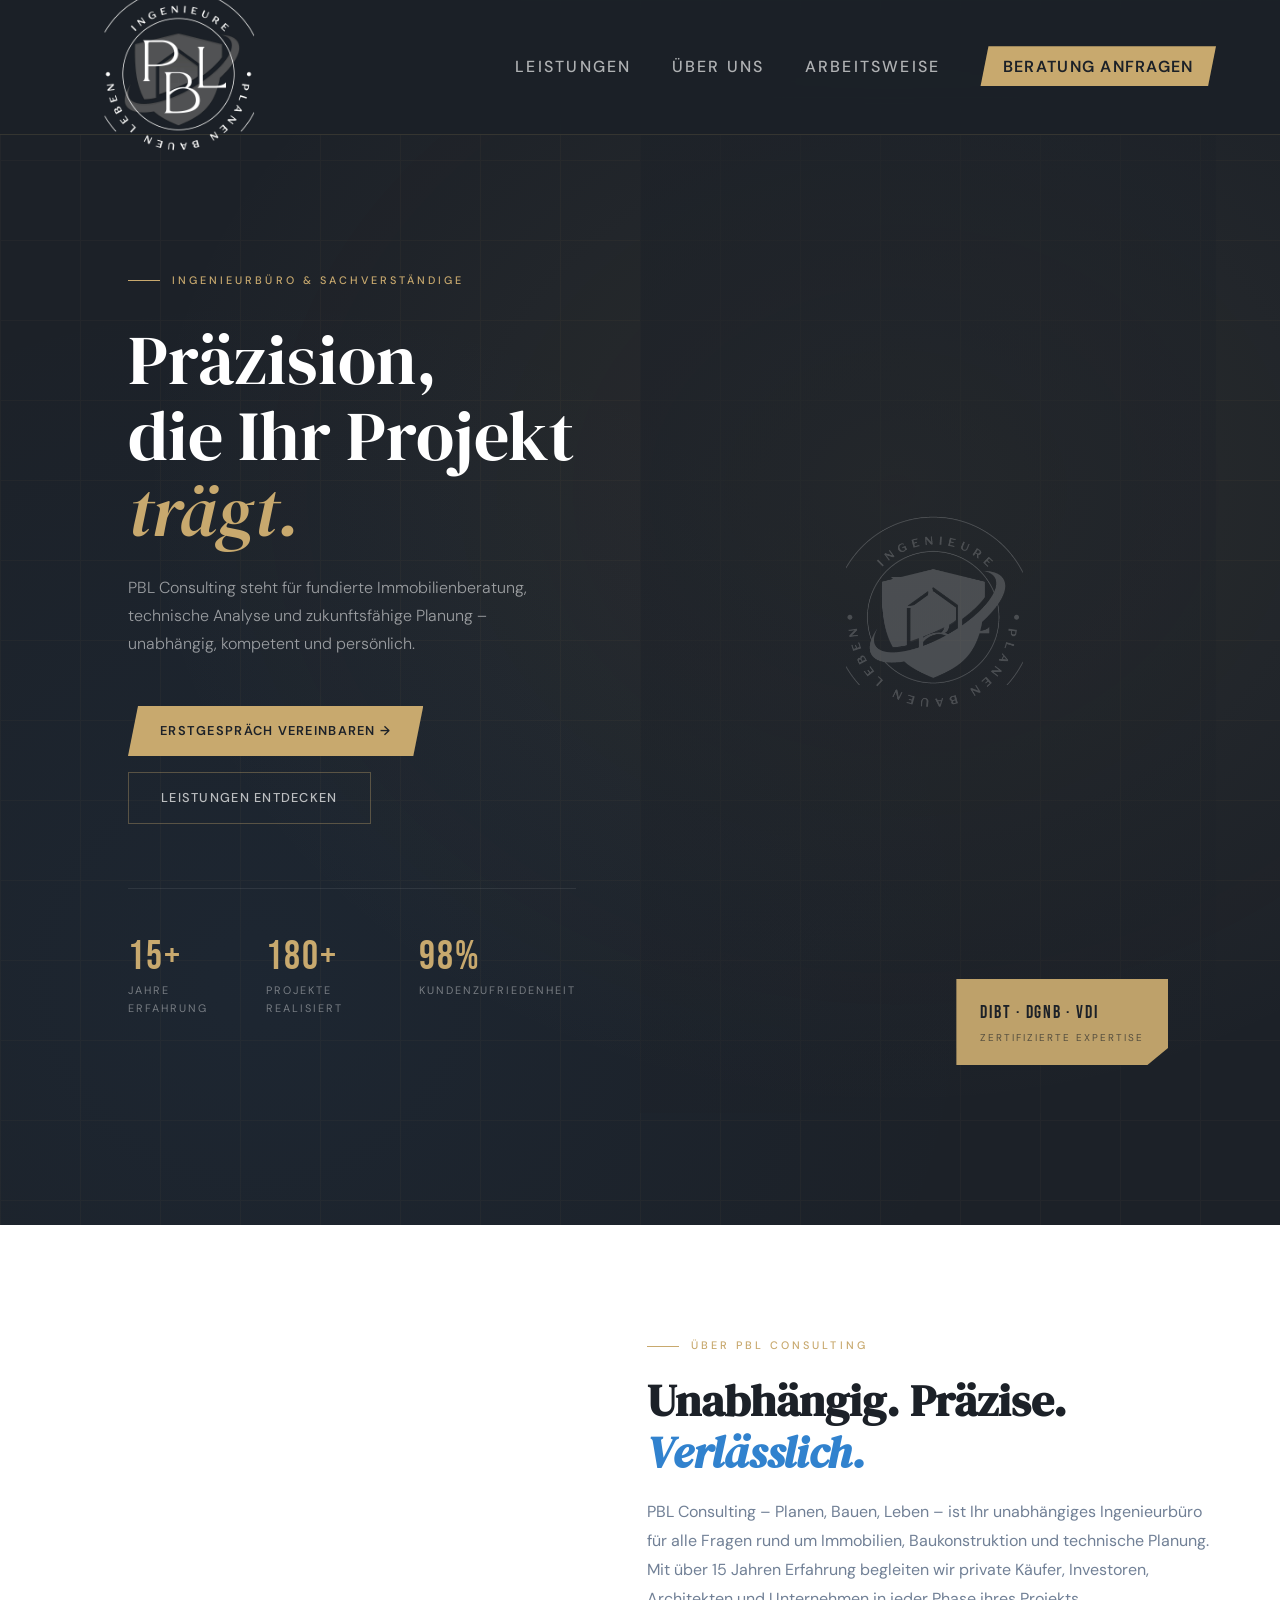
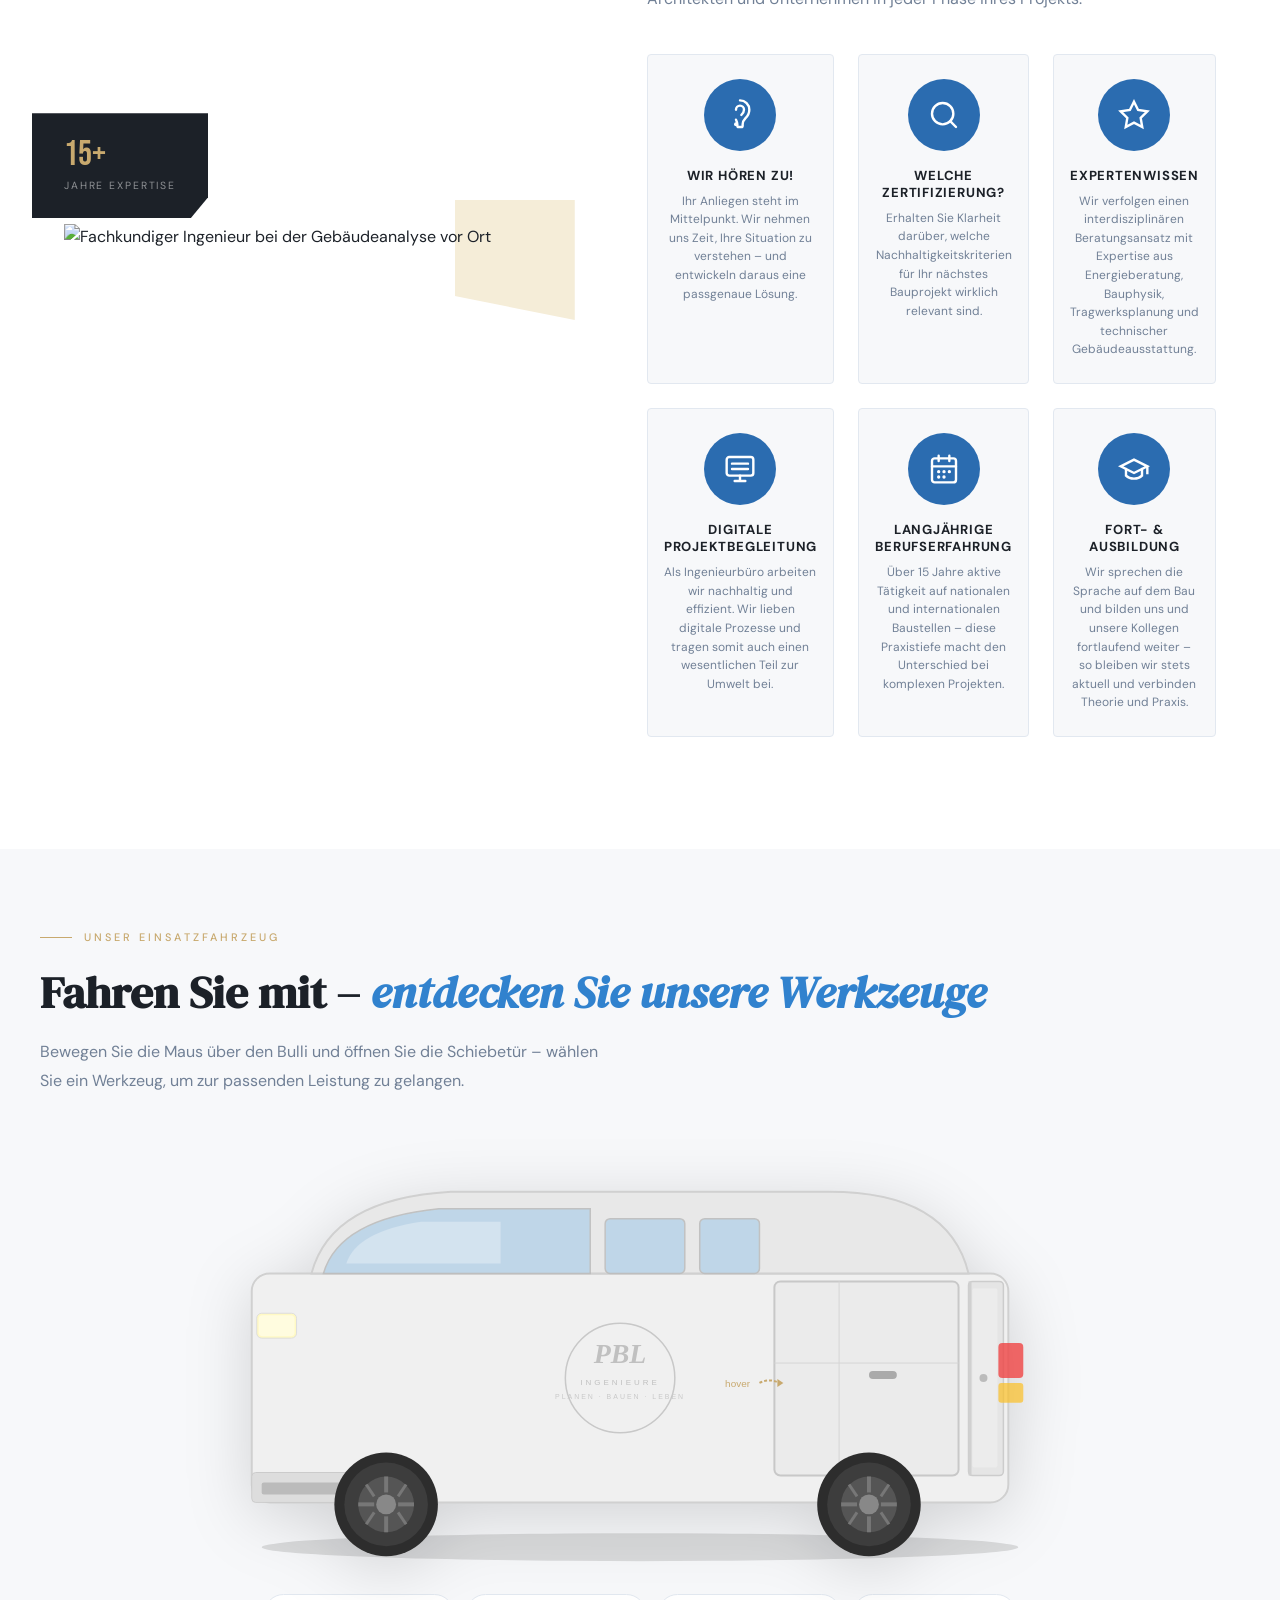
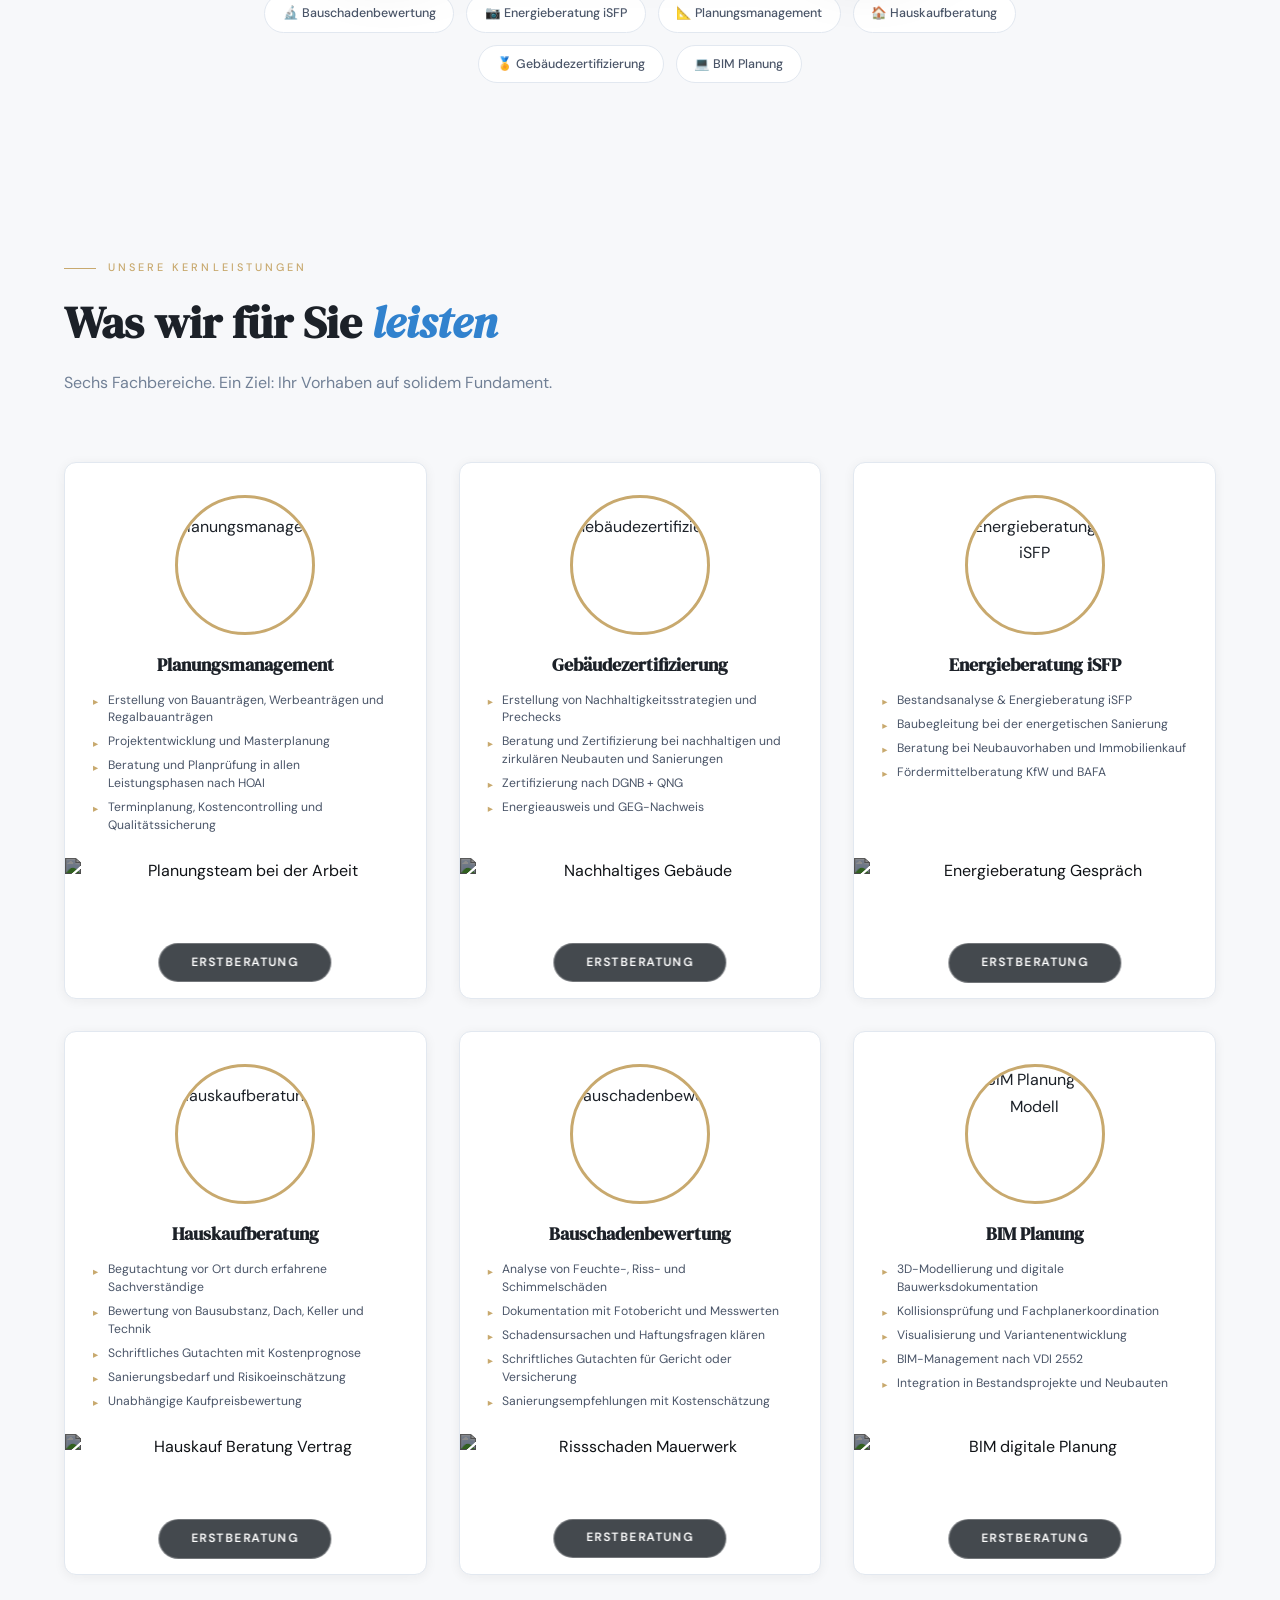
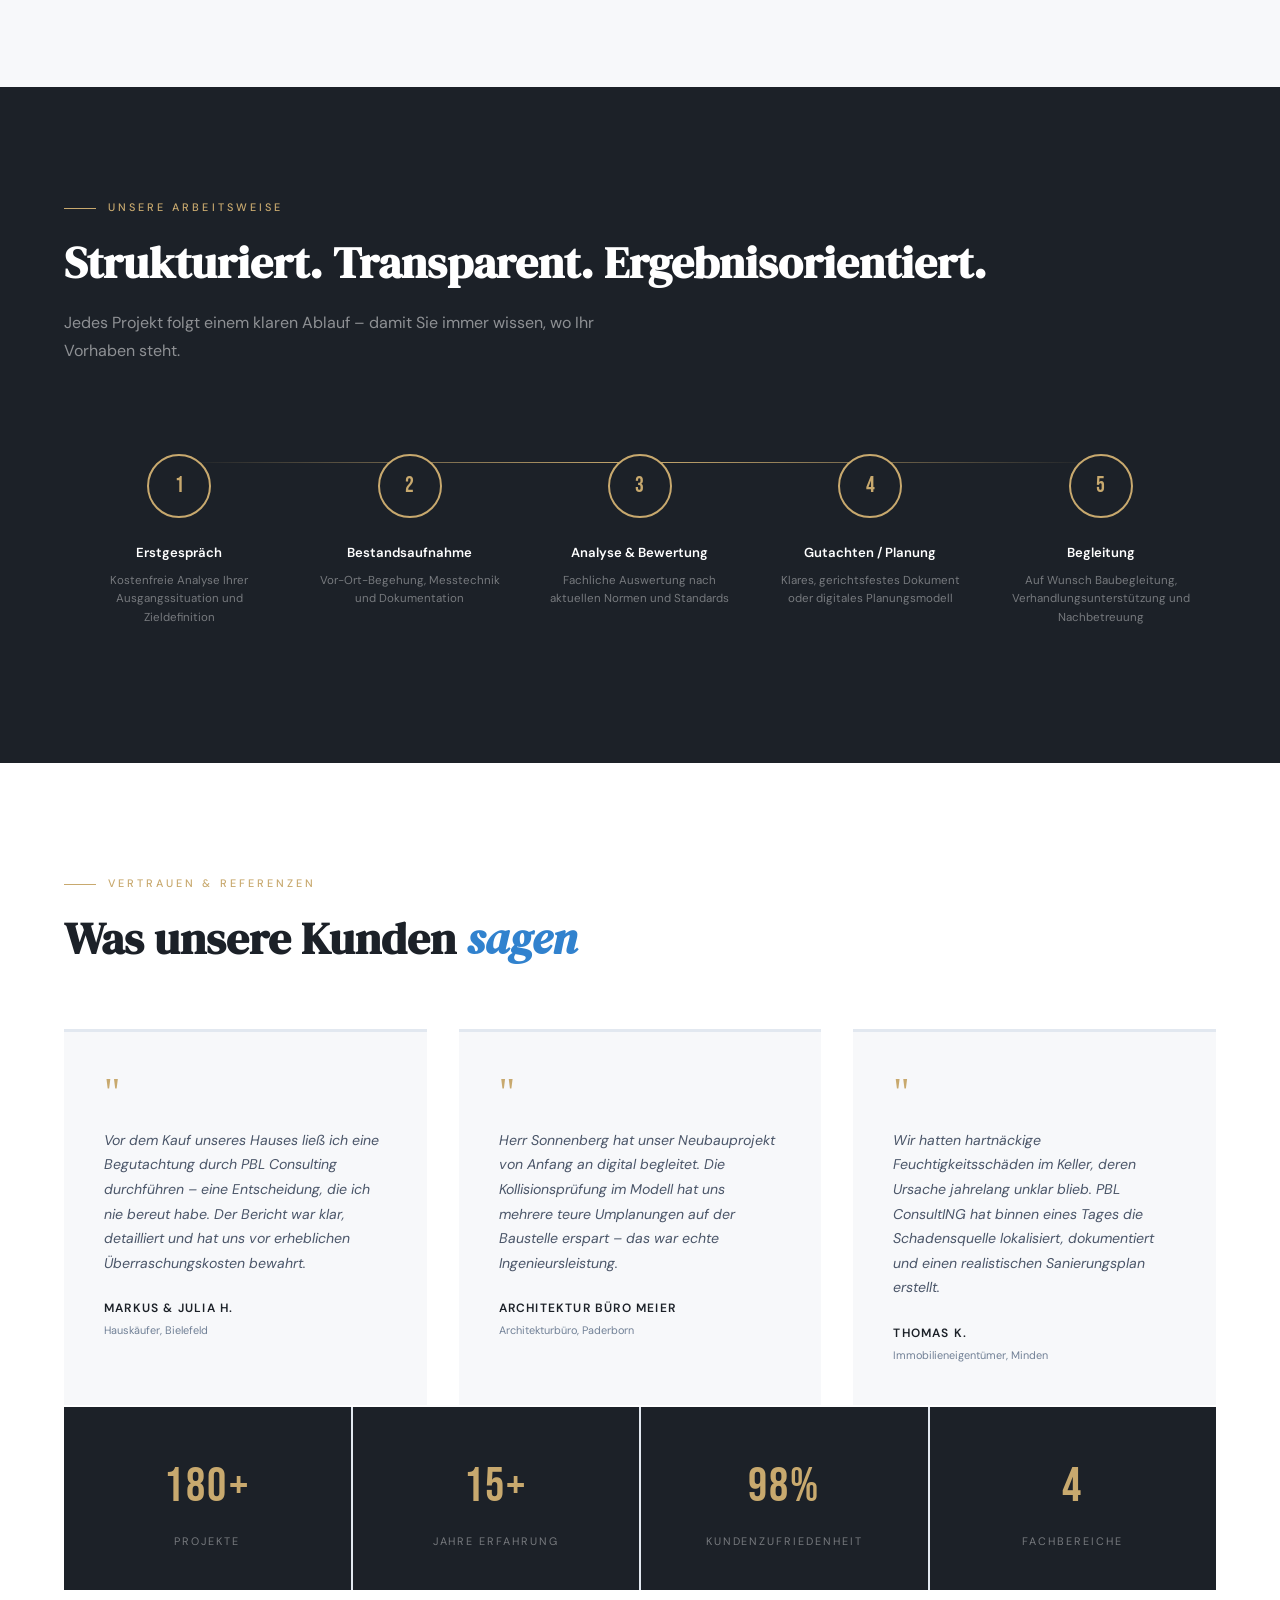
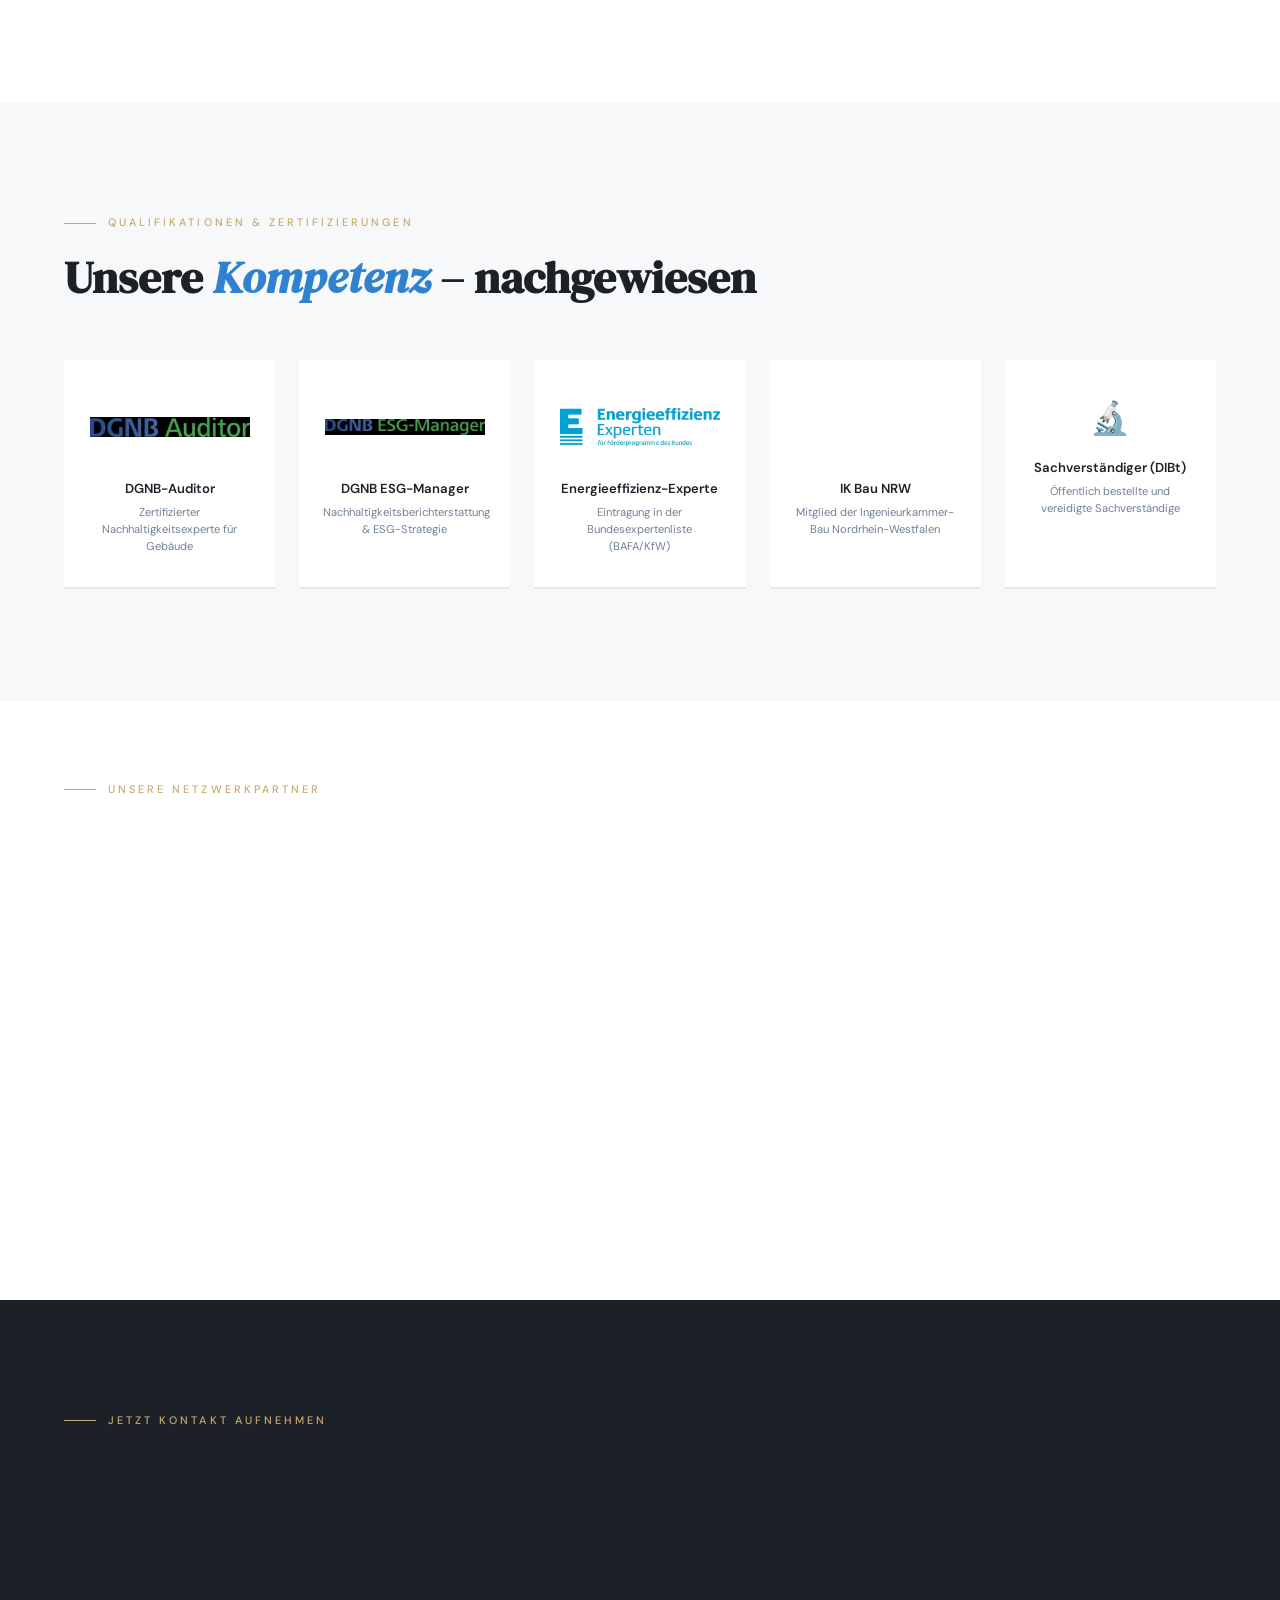
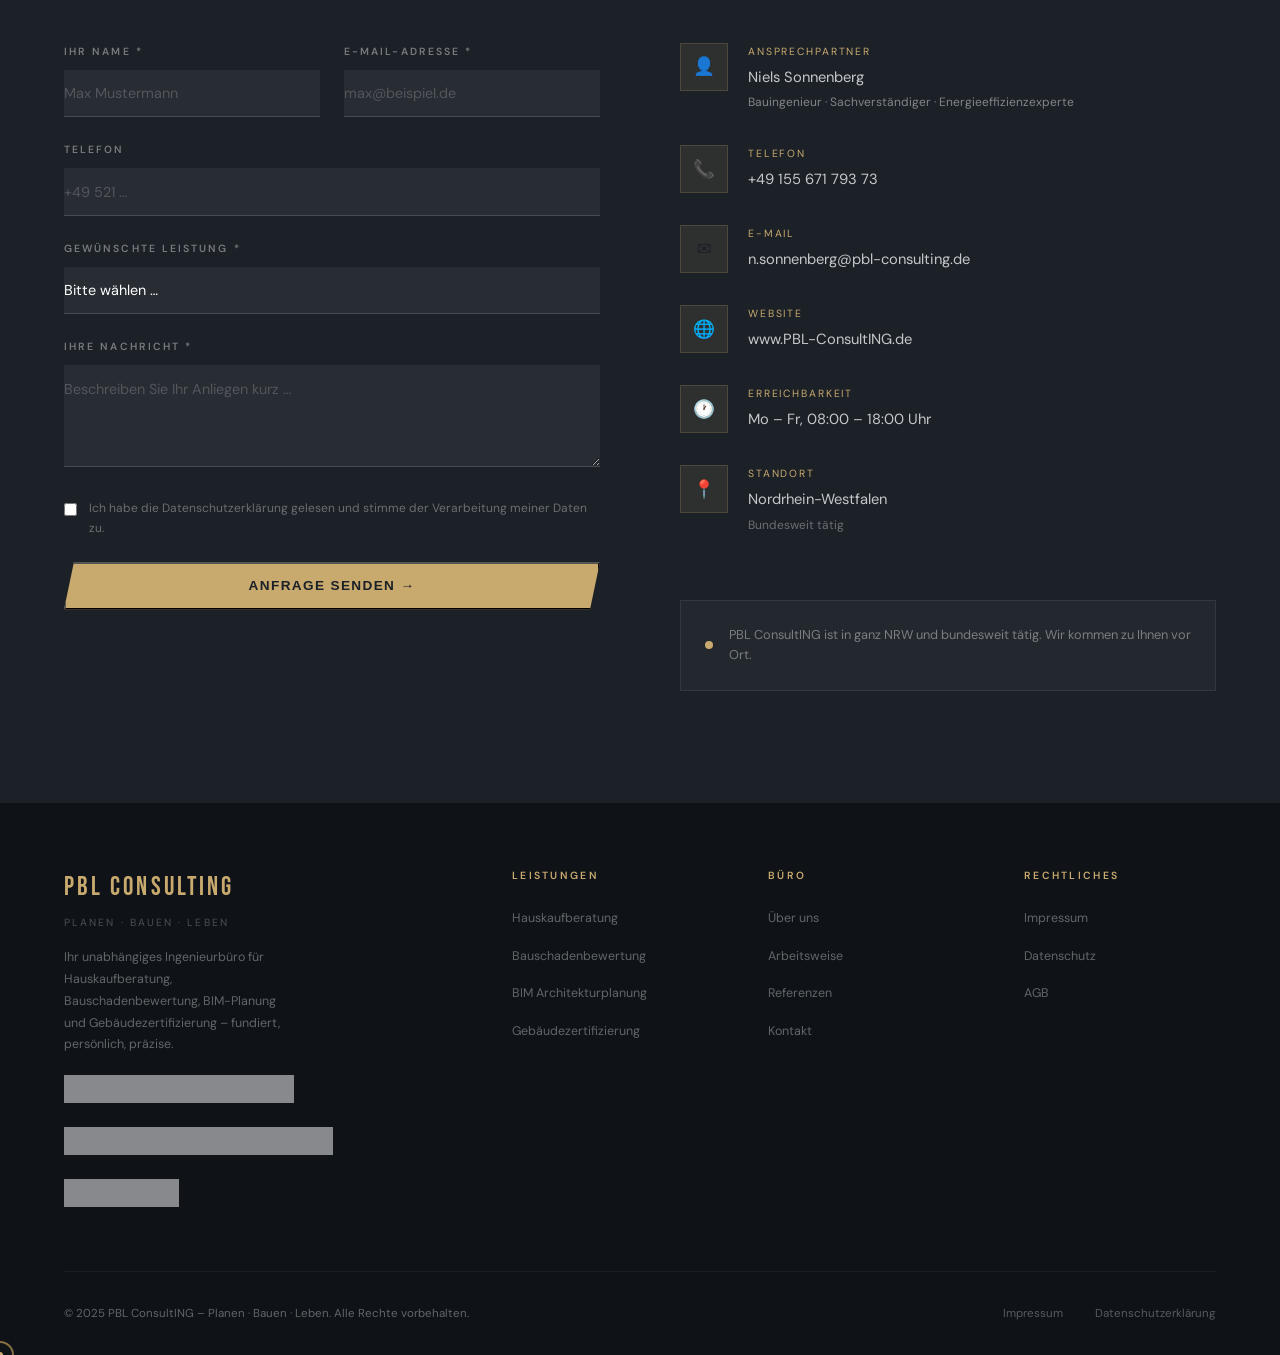
==== pbl_consulting_final - Kopie.html @ fe38c748 "PBL Website" ====
<!DOCTYPE html>
<html lang="de">
<head>
<meta charset="UTF-8"/>
<meta name="viewport" content="width=device-width, initial-scale=1.0"/>
<title>PBL Consulting – Ingenieurbüro für Hauskaufberatung, Bauschadenbewertung, BIM & Gebäudezertifizierung</title>
<meta name="description" content="PBL Consulting – Planen. Bauen. Leben. Ihr unabhängiges Ingenieurbüro für Hauskaufberatung, Bauschadenbewertung, BIM-Architekturplanung und Gebäudezertifizierung. Fundierte Expertise – persönlich und präzise."/>
<meta name="keywords" content="Sachverständigenbüro, Hauskaufberatung, Bauschadenbewertung, BIM Architekturplanung, Gebäudezertifizierung, Ingenieurbüro, Bauberatung, PBL Consulting"/>
<meta name="robots" content="index, follow"/>
<meta property="og:title" content="PBL Consulting – Planen. Bauen. Leben."/>
<meta property="og:description" content="Ihr unabhängiges Ingenieurbüro für technische Immobilienberatung und Architekturplanung."/>
<meta property="og:type" content="website"/>
<link rel="preconnect" href="https://fonts.googleapis.com"/>
<link href="https://fonts.googleapis.com/css2?family=DM+Serif+Display:ital@0;1&family=DM+Sans:wght@300;400;500;600&family=Bebas+Neue&display=swap" rel="stylesheet"/>
<style>
*, *::before, *::after { box-sizing: border-box; margin: 0; padding: 0; }

  :root {
    --anthracite: #1c2128;
    --anthracite-light: #2d3748;
    --dark-gray: #4a5568;
    --mid-gray: #718096;
    --light-gray: #e2e8f0;
    --off-white: #f7f8fa;
    --white: #ffffff;
    --gold: #c8a96e;
    --gold-light: #e2c898;
    --gold-pale: #f5edd8;
    --petrol: #2b6cb0;
    --petrol-light: #3182ce;
    --petrol-pale: #ebf4ff;
    --font-display: 'DM Serif Display', Georgia, serif;
    --font-body: 'DM Sans', system-ui, sans-serif;
    --font-accent: 'Bebas Neue', sans-serif;
    --transition: 0.35s cubic-bezier(0.4,0,0.2,1);
  }

  html { scroll-behavior: smooth; }
  body { font-family: var(--font-body); background: var(--white); color: var(--anthracite); line-height: 1.65; overflow-x: hidden; }

  /* ── SCROLLBAR ── */
  ::-webkit-scrollbar { width: 4px; }
  ::-webkit-scrollbar-track { background: var(--light-gray); }
  ::-webkit-scrollbar-thumb { background: var(--gold); }

  /* ── NAV ── */
  nav {
    position: fixed; top: 0; left: 0; right: 0; z-index: 100;
    display: flex; align-items: center; justify-content: space-between;
    padding: 0.75rem 4rem;
    background: rgba(28,33,40,0.92);
    backdrop-filter: blur(20px);
    border-bottom: 1px solid rgba(200,169,110,0.15);
    transition: background 0.3s ease, border-color 0.3s ease, box-shadow 0.3s ease;
  }
  nav.nav-light {
    background: rgba(255,255,255,0.97);
    border-bottom: 1px solid rgba(200,169,110,0.25);
    box-shadow: 0 2px 20px rgba(28,33,40,0.08);
  }
  nav.nav-light .nav-links a { color: var(--anthracite); }
  nav.nav-light .nav-links a:hover { color: var(--gold); }
  nav.nav-light .nav-hamburger span { background: var(--anthracite); }
  .nav-logo { display: flex; flex-direction: column; gap: 0; text-decoration: none; }
  .nav-logo-main { font-family: var(--font-accent); font-size: 1.7rem; color: var(--gold); letter-spacing: 0.12em; line-height: 1; }
  .nav-logo-sub { font-family: var(--font-body); font-size: 0.58rem; color: rgba(255,255,255,0.45); letter-spacing: 0.25em; text-transform: uppercase; }
  .nav-links { display: flex; align-items: center; gap: 2.5rem; list-style: none; }
  .nav-links a { font-size: 1rem; text-transform: uppercase; letter-spacing: 0.14em; color: rgba(255,255,255,0.65); text-decoration: none; transition: var(--transition); font-weight: 500; }
  .nav-links a:hover { color: var(--gold); }
  .nav-cta {
    padding: 0.6rem 1.4rem;
    background: var(--gold);
    color: var(--anthracite) !important;
    font-weight: 600 !important;
    letter-spacing: 0.08em !important;
    clip-path: polygon(8px 0%, 100% 0%, calc(100% - 8px) 100%, 0% 100%);
    transition: var(--transition) !important;
  }
  .nav-cta:hover { background: var(--gold-light) !important; color: var(--anthracite) !important; }
  .nav-hamburger { display: none; flex-direction: column; gap: 5px; cursor: pointer; padding: 4px; }
  .nav-hamburger span { display: block; width: 22px; height: 2px; background: var(--gold); transition: var(--transition); }

  /* ── HERO ── */
  .hero {
    min-height: 100vh; display: grid; grid-template-columns: 1fr 1fr;
    background: var(--anthracite);
    position: relative; overflow: hidden;
  }
  .hero::before {
    content: ''; position: absolute; inset: 0;
    background: radial-gradient(ellipse at 70% 40%, rgba(200,169,110,0.08) 0%, transparent 60%),
                radial-gradient(ellipse at 20% 80%, rgba(43,108,176,0.07) 0%, transparent 50%);
    pointer-events: none;
  }
  .hero-grid-lines {
    position: absolute; inset: 0; pointer-events: none; opacity: 0.04;
    background-image:
      linear-gradient(rgba(200,169,110,1) 1px, transparent 1px),
      linear-gradient(90deg, rgba(200,169,110,1) 1px, transparent 1px);
    background-size: 80px 80px;
  }
  .hero-left {
    display: flex; flex-direction: column; justify-content: center;
    padding: 10rem 4rem 6rem 4rem; position: relative; z-index: 2;
  }
  .hero-eyebrow {
    display: inline-flex; align-items: center; gap: 0.75rem;
    font-size: 0.68rem; letter-spacing: 0.28em; text-transform: uppercase;
    color: var(--gold); margin-bottom: 2rem; font-weight: 500;
  }
  .hero-eyebrow::before { content: ''; display: block; width: 32px; height: 1px; background: var(--gold); }
  .hero-title {
    font-family: var(--font-display); font-size: clamp(3rem, 5.5vw, 5.2rem);
    color: var(--white); line-height: 1.08; margin-bottom: 1.5rem;
    font-weight: 400;
  }
  .hero-title em { color: var(--gold); font-style: italic; }
  .hero-sub {
    font-size: 1rem; color: rgba(255,255,255,0.55); max-width: 38ch;
    margin-bottom: 3rem; font-weight: 300; line-height: 1.75;
  }
  .hero-actions { display: flex; gap: 1rem; flex-wrap: wrap; }
  .btn-primary {
    display: inline-flex; align-items: center; gap: 0.5rem;
    padding: 0.9rem 2rem; background: var(--gold); color: var(--anthracite);
    font-size: 0.8rem; font-weight: 600; letter-spacing: 0.1em; text-transform: uppercase;
    text-decoration: none; clip-path: polygon(10px 0%, 100% 0%, calc(100% - 10px) 100%, 0% 100%);
    transition: var(--transition);
  }
  .btn-primary:hover { background: var(--gold-light); transform: translateY(-2px); }
  .btn-secondary {
    display: inline-flex; align-items: center; gap: 0.5rem;
    padding: 0.9rem 2rem; border: 1px solid rgba(200,169,110,0.35);
    color: rgba(255,255,255,0.7); font-size: 0.8rem; font-weight: 500;
    letter-spacing: 0.1em; text-transform: uppercase; text-decoration: none;
    transition: var(--transition);
  }
  .btn-secondary:hover { border-color: var(--gold); color: var(--gold); }
  .hero-stats {
    display: flex; gap: 3rem; margin-top: 4rem;
    padding-top: 3rem; border-top: 1px solid rgba(255,255,255,0.08);
  }
  .hero-stat-num { font-family: var(--font-accent); font-size: 2.5rem; color: var(--gold); letter-spacing: 0.05em; line-height: 1; }
  .hero-stat-label { font-size: 0.68rem; text-transform: uppercase; letter-spacing: 0.18em; color: rgba(255,255,255,0.4); margin-top: 0.3rem; }

  .hero-right {
    position: relative; overflow: hidden;
    display: flex; align-items: center; justify-content: center;
  }
  .hero-visual {
    position: absolute; inset: 0;
    background:
      linear-gradient(135deg, rgba(28,33,40,0.7) 0%, transparent 50%),
      url('https://images.unsplash.com/photo-1486325212027-8081e485255e?w=1200&q=80') center/cover no-repeat;
    animation: heroZoom 12s ease-in-out infinite alternate;
  }
  .hero-visual-video {
    position: absolute; inset: 0; overflow: hidden;
  }
  @keyframes heroZoom { from { transform: scale(1.02); } to { transform: scale(1.08); } }
  .hero-badge {
    position: absolute; bottom: 3rem; right: 3rem; z-index: 3;
    background: rgba(200,169,110,0.95); backdrop-filter: blur(10px);
    padding: 1.2rem 1.5rem; clip-path: polygon(0 0, 100% 0, 100% 80%, 90% 100%, 0 100%);
  }
  .hero-badge-main { font-family: var(--font-accent); font-size: 1.1rem; color: var(--anthracite); letter-spacing: 0.1em; }
  .hero-badge-sub { font-size: 0.62rem; text-transform: uppercase; letter-spacing: 0.2em; color: rgba(28,33,40,0.65); margin-top: 0.2rem; }

  /* ── SERVICES STRIP ── */
  .services-strip {
    background: var(--off-white);
    border-top: 3px solid var(--gold);
    padding: 0;
    overflow: hidden;
  }
  .services-strip-inner {
    display: grid; grid-template-columns: repeat(4, 1fr);
  }
  .service-strip-item {
    padding: 2.5rem 2rem;
    border-right: 1px solid var(--light-gray);
    cursor: pointer; transition: var(--transition);
    position: relative; overflow: hidden;
    text-decoration: none; display: block;
  }
  .service-strip-item::after {
    content: ''; position: absolute; bottom: 0; left: 0; right: 0; height: 3px;
    background: var(--gold); transform: scaleX(0); transform-origin: left;
    transition: var(--transition);
  }
  .service-strip-item:hover::after { transform: scaleX(1); }
  .service-strip-item:hover { background: var(--white); }
  .service-strip-item:last-child { border-right: none; }
  .strip-icon { font-size: 1.5rem; margin-bottom: 0.8rem; display: block; }
  .strip-num { font-family: var(--font-accent); font-size: 0.85rem; color: var(--gold); letter-spacing: 0.2em; margin-bottom: 0.4rem; }
  .strip-title { font-size: 0.95rem; font-weight: 600; color: var(--anthracite); margin-bottom: 0.3rem; }
  .strip-desc { font-size: 0.75rem; color: var(--mid-gray); line-height: 1.5; }

  /* ── SECTIONS ── */
  section { padding: 7rem 4rem; }
  .container { max-width: 1200px; margin: 0 auto; }
  .section-eyebrow {
    font-size: 0.68rem; letter-spacing: 0.28em; text-transform: uppercase;
    color: var(--gold); display: flex; align-items: center; gap: 0.75rem; margin-bottom: 1.25rem; font-weight: 500;
  }
  .section-eyebrow::before { content: ''; display: block; width: 32px; height: 1px; background: var(--gold); }
  .section-title { font-family: var(--font-display); font-size: clamp(2rem, 3.5vw, 3rem); color: var(--anthracite); line-height: 1.15; margin-bottom: 1.25rem; }
  .section-title em { color: var(--petrol-light); font-style: italic; }
  .section-body { font-size: 1rem; color: var(--mid-gray); max-width: 52ch; line-height: 1.8; }

  /* ── ABOUT ── */
  .about { background: var(--white); }
  .about-grid { display: grid; grid-template-columns: 1fr 1fr; gap: 6rem; align-items: center; }
  .about-visual { position: relative; }
  .about-img {
    width: 100%; aspect-ratio: 4/5; object-fit: cover;
    clip-path: polygon(0 0, 100% 0, 100% 90%, 90% 100%, 0 100%);
  }
  .about-accent {
    position: absolute; top: -1.5rem; right: -1.5rem;
    width: 120px; height: 120px;
    background: var(--gold-pale);
    clip-path: polygon(0 0, 100% 0, 100% 100%, 0 80%);
    z-index: -1;
  }
  .about-accent-2 {
    position: absolute; bottom: 2rem; left: -2rem;
    background: var(--anthracite);
    color: var(--gold); padding: 1.5rem 2rem;
    clip-path: polygon(0 0, 100% 0, 100% 80%, 90% 100%, 0 100%);
  }
  .about-accent-2 .num { font-family: var(--font-accent); font-size: 2.2rem; line-height: 1; }
  .about-accent-2 .lbl { font-size: 0.65rem; text-transform: uppercase; letter-spacing: 0.18em; color: rgba(255,255,255,0.5); margin-top: 0.3rem; }
  .about-features { margin-top: 2.5rem; display: flex; flex-direction: column; gap: 1rem; }
  .about-feature { display: flex; align-items: flex-start; gap: 1rem; padding: 1rem; border-left: 2px solid var(--gold-pale); }
  .about-feature:hover { border-left-color: var(--gold); background: var(--off-white); }
  .feature-icon { font-size: 1.1rem; flex-shrink: 0; margin-top: 0.1rem; }
  .feature-title { font-size: 0.88rem; font-weight: 600; color: var(--anthracite); }
  .feature-desc { font-size: 0.78rem; color: var(--mid-gray); margin-top: 0.2rem; line-height: 1.5; }

  /* ── ABOUT ICON GRID ── */
  .about-icons-grid {
    margin-top: 2.5rem;
    display: grid; grid-template-columns: repeat(3, 1fr);
    gap: 1.5rem;
  }
  .about-icon-card {
    display: flex; flex-direction: column; align-items: center; text-align: center;
    padding: 1.5rem 1rem;
    border: 1px solid var(--light-gray);
    background: var(--off-white);
    border-radius: 4px;
    transition: var(--transition);
  }
  .about-icon-card:hover { border-color: var(--gold); background: var(--white); transform: translateY(-3px); box-shadow: 0 10px 30px rgba(28,33,40,0.07); }
  .about-icon-circle {
    width: 72px; height: 72px; border-radius: 50%;
    background: var(--petrol); color: var(--white);
    display: flex; align-items: center; justify-content: center;
    margin-bottom: 1rem; flex-shrink: 0;
    transition: var(--transition);
  }
  .about-icon-card:hover .about-icon-circle { background: var(--gold); }
  .about-icon-title {
    font-size: 0.82rem; font-weight: 700; color: var(--anthracite);
    text-transform: uppercase; letter-spacing: 0.06em;
    margin-bottom: 0.5rem; line-height: 1.3;
  }
  .about-icon-desc { font-size: 0.75rem; color: var(--mid-gray); line-height: 1.55; }

  /* ── PARTNER SLIDESHOW ── */
  .partner-section { background: var(--white); padding: 5rem 4rem; overflow: hidden; }
  .partner-section .section-eyebrow { margin-bottom: 1.25rem; }
  .partner-track-outer {
    position: relative; overflow: hidden; margin-top: 3rem;
    mask-image: linear-gradient(to right, transparent 0%, black 8%, black 92%, transparent 100%);
    -webkit-mask-image: linear-gradient(to right, transparent 0%, black 8%, black 92%, transparent 100%);
  }
  .partner-track {
    display: flex; gap: 2.5rem; align-items: center;
    animation: partnerScroll 30s linear infinite;
    width: max-content;
  }
  .partner-track:hover { animation-play-state: paused; }
  @keyframes partnerScroll {
    0% { transform: translateX(0); }
    100% { transform: translateX(-50%); }
  }
  .partner-card {
    flex-shrink: 0; width: 200px; height: 100px;
    background: var(--off-white); border: 1px solid var(--light-gray);
    border-radius: 4px; display: flex; flex-direction: column;
    align-items: center; justify-content: center; gap: 0.5rem;
    padding: 1rem 1.5rem; text-decoration: none;
    transition: var(--transition); cursor: pointer;
  }
  .partner-card:hover { border-color: var(--gold); background: var(--white); box-shadow: 0 8px 24px rgba(28,33,40,0.08); transform: translateY(-3px); }
  .partner-card img { max-width: 140px; max-height: 55px; object-fit: contain; filter: grayscale(100%); opacity: 0.65; transition: var(--transition); }
  .partner-card:hover img { filter: grayscale(0%); opacity: 1; }
  .partner-card-name { font-size: 0.7rem; font-weight: 600; color: var(--mid-gray); text-align: center; letter-spacing: 0.08em; text-transform: uppercase; }

  /* ── LEISTUNGEN MAIN ── */
  .leistungen { background: var(--off-white); }
  .leistungen-grid {
    display: grid; grid-template-columns: repeat(3, 1fr);
    gap: 2rem; margin-top: 4rem;
  }
  .leistung-card {
    background: var(--white);
    border-radius: 12px;
    position: relative; overflow: hidden; transition: var(--transition);
    border: 1px solid var(--light-gray);
    display: flex; flex-direction: column; align-items: center; text-align: center;
    box-shadow: 0 2px 12px rgba(28,33,40,0.06);
    padding: 2rem 1.75rem 0 1.75rem;
  }
  .leistung-card:hover { border-color: var(--gold); transform: translateY(-5px); box-shadow: 0 20px 50px rgba(28,33,40,0.12); }
  .leistung-img-wrap {
    width: 140px; height: 140px; border-radius: 50%; overflow: hidden;
    margin-bottom: 1.25rem; border: 3px solid var(--gold);
    flex-shrink: 0;
  }
  .leistung-img-wrap img { width: 100%; height: 100%; object-fit: cover; }
  .leistung-title { font-family: var(--font-display); font-size: 1.1rem; color: var(--anthracite); margin-bottom: 1rem; line-height: 1.2; font-weight: 700; }
  .leistung-list { list-style: none; display: flex; flex-direction: column; gap: 0.4rem; margin-bottom: 1.5rem; text-align: left; width: 100%; flex-grow: 1; }
  .leistung-list li {
    font-size: 0.76rem; color: var(--dark-gray); display: flex; align-items: flex-start; gap: 0.6rem; line-height: 1.45;
  }
  .leistung-list li::before { content: '▸'; color: var(--gold); font-size: 0.65rem; flex-shrink: 0; margin-top: 0.15rem; }
  .leistung-bottom {
    width: calc(100% + 3.5rem); margin-left: -1.75rem; margin-right: -1.75rem;
    position: relative; height: 140px; overflow: hidden; flex-shrink: 0;
    border-radius: 0 0 12px 12px;
  }
  .leistung-bottom img {
    width: 100%; height: 100%; object-fit: cover; display: block;
    filter: brightness(0.55);
  }
  .leistung-link {
    position: absolute; bottom: 1rem; left: 50%; transform: translateX(-50%);
    display: inline-flex; align-items: center; justify-content: center;
    padding: 0.55rem 2rem;
    background: rgba(28,33,40,0.82); color: var(--white);
    font-size: 0.75rem; text-transform: uppercase; letter-spacing: 0.12em;
    font-weight: 600; text-decoration: none;
    border-radius: 50px;
    border: 1px solid rgba(255,255,255,0.25);
    backdrop-filter: blur(6px);
    transition: var(--transition); white-space: nowrap;
  }
  .leistung-link:hover { background: var(--gold); color: var(--anthracite); border-color: var(--gold); }

  /* ── PROCESS ── */
  .process { background: var(--anthracite); color: var(--white); }
  .process .section-title { color: var(--white); }
  .process .section-body { color: rgba(255,255,255,0.5); }
  .process-steps { display: grid; grid-template-columns: repeat(5, 1fr); gap: 0; margin-top: 4rem; position: relative; }
  .process-steps::before {
    content: ''; position: absolute; top: 2rem; left: 10%; right: 10%;
    height: 1px; background: linear-gradient(90deg, transparent, var(--gold), transparent);
  }
  .process-step { padding: 1.5rem; text-align: center; }
  .process-step-num {
    width: 4rem; height: 4rem; border-radius: 50%;
    background: var(--anthracite); border: 2px solid var(--gold);
    display: flex; align-items: center; justify-content: center;
    font-family: var(--font-accent); font-size: 1.4rem; color: var(--gold);
    margin: 0 auto 1.5rem;
    position: relative; z-index: 1;
    transition: var(--transition);
  }
  .process-step:hover .process-step-num { background: var(--gold); color: var(--anthracite); }
  .process-step-title { font-size: 0.82rem; font-weight: 600; color: var(--white); margin-bottom: 0.5rem; }
  .process-step-desc { font-size: 0.72rem; color: rgba(255,255,255,0.4); line-height: 1.6; }

  /* ── TRUST ── */
  .trust { background: var(--white); }
  .trust-grid { display: grid; grid-template-columns: repeat(3, 1fr); gap: 2rem; margin-top: 4rem; }
  .trust-card {
    padding: 2.5rem; background: var(--off-white);
    border-top: 3px solid var(--light-gray); transition: var(--transition);
    position: relative;
  }
  .trust-card:hover { border-top-color: var(--gold); background: var(--gold-pale); }
  .trust-quote { font-size: 2.5rem; color: var(--gold); line-height: 1; margin-bottom: 1rem; font-family: Georgia; }
  .trust-text { font-size: 0.88rem; color: var(--dark-gray); line-height: 1.75; margin-bottom: 1.5rem; font-style: italic; }
  .trust-author { font-size: 0.75rem; font-weight: 600; color: var(--anthracite); text-transform: uppercase; letter-spacing: 0.1em; }
  .trust-role { font-size: 0.68rem; color: var(--mid-gray); margin-top: 0.2rem; }

  .trust-numbers { display: grid; grid-template-columns: repeat(4, 1fr); gap: 2px; margin-top: 2px; background: var(--light-gray); }
  .trust-num-card { background: var(--anthracite); padding: 2.5rem 2rem; text-align: center; }
  .trust-num-val { font-family: var(--font-accent); font-size: 3rem; color: var(--gold); letter-spacing: 0.05em; }
  .trust-num-label { font-size: 0.68rem; text-transform: uppercase; letter-spacing: 0.18em; color: rgba(255,255,255,0.4); margin-top: 0.4rem; }

  /* ── CERTIFICATIONS ── */
  .certs { background: var(--off-white); }
  .certs-grid { display: grid; grid-template-columns: repeat(4, 1fr); gap: 1.5rem; margin-top: 3.5rem; }
  .cert-card {
    background: var(--white); padding: 2rem 1.5rem; text-align: center;
    border-bottom: 2px solid var(--light-gray); transition: var(--transition);
  }
  .cert-card:hover { border-bottom-color: var(--petrol-light); transform: translateY(-3px); box-shadow: 0 12px 40px rgba(28,33,40,0.06); }
  .cert-icon { font-size: 2rem; display: block; margin-bottom: 0.75rem; }
  .cert-name { font-size: 0.82rem; font-weight: 600; color: var(--anthracite); margin-bottom: 0.3rem; }
  .cert-desc { font-size: 0.7rem; color: var(--mid-gray); line-height: 1.5; }

  /* ── CONTACT ── */
  .contact { background: var(--anthracite); }
  .contact .section-title { color: var(--white); }
  .contact .section-body { color: rgba(255,255,255,0.5); }
  .contact-grid { display: grid; grid-template-columns: 1fr 1fr; gap: 5rem; margin-top: 4rem; }
  .contact-form-group { margin-bottom: 1.5rem; }
  .contact-form-group label {
    display: block; font-size: 0.65rem; text-transform: uppercase; letter-spacing: 0.2em;
    color: rgba(255,255,255,0.4); margin-bottom: 0.6rem; font-weight: 600;
  }
  .contact-form-group input,
  .contact-form-group select,
  .contact-form-group textarea {
    width: 100%; background: rgba(255,255,255,0.05); border: none;
    border-bottom: 1px solid rgba(255,255,255,0.15);
    padding: 0.9rem 1rem 0.9rem 0; color: var(--white); font-family: var(--font-body);
    font-size: 0.9rem; outline: none; transition: var(--transition);
    -webkit-appearance: none;
  }
  .contact-form-group input::placeholder, .contact-form-group textarea::placeholder { color: rgba(255,255,255,0.2); }
  .contact-form-group input:focus, .contact-form-group select:focus, .contact-form-group textarea:focus {
    border-bottom-color: var(--gold); background: rgba(200,169,110,0.04);
  }
  .contact-form-group select { cursor: pointer; }
  .contact-form-group select option { background: var(--anthracite-light); }
  .form-row { display: grid; grid-template-columns: 1fr 1fr; gap: 1.5rem; }
  .contact-info { display: flex; flex-direction: column; gap: 2rem; }
  .contact-info-item { display: flex; align-items: flex-start; gap: 1.25rem; }
  .contact-info-icon {
    width: 3rem; height: 3rem; background: rgba(200,169,110,0.1); border: 1px solid rgba(200,169,110,0.2);
    display: flex; align-items: center; justify-content: center; font-size: 1.1rem; flex-shrink: 0;
  }
  .contact-info-title { font-size: 0.65rem; text-transform: uppercase; letter-spacing: 0.18em; color: var(--gold); margin-bottom: 0.3rem; }
  .contact-info-val { font-size: 0.92rem; color: rgba(255,255,255,0.75); }
  .contact-map {
    margin-top: 2rem; background: rgba(255,255,255,0.03); border: 1px solid rgba(255,255,255,0.07);
    padding: 1.5rem; display: flex; align-items: center; gap: 1rem;
  }
  .map-dot { width: 8px; height: 8px; background: var(--gold); border-radius: 50%; flex-shrink: 0; animation: pulse 2s ease-in-out infinite; }
  @keyframes pulse { 0%,100% { box-shadow: 0 0 0 0 rgba(200,169,110,0.5); } 50% { box-shadow: 0 0 0 10px rgba(200,169,110,0); } }
  .map-text { font-size: 0.8rem; color: rgba(255,255,255,0.4); line-height: 1.6; }

  /* ── FOOTER ── */
  footer {
    background: #0f1318; color: rgba(255,255,255,0.35);
    padding: 4rem 4rem 2rem;
  }
  .footer-grid { display: grid; grid-template-columns: 2fr 1fr 1fr 1fr; gap: 4rem; margin-bottom: 4rem; }
  .footer-brand-name { font-family: var(--font-accent); font-size: 1.6rem; color: var(--gold); letter-spacing: 0.12em; }
  .footer-brand-full { font-size: 0.65rem; text-transform: uppercase; letter-spacing: 0.2em; color: rgba(255,255,255,0.25); margin-top: 0.3rem; margin-bottom: 1rem; }
  .footer-desc { font-size: 0.78rem; line-height: 1.75; max-width: 28ch; }
  .footer-col h4 { font-size: 0.65rem; text-transform: uppercase; letter-spacing: 0.22em; color: var(--gold); margin-bottom: 1.25rem; font-weight: 600; }
  .footer-col ul { list-style: none; display: flex; flex-direction: column; gap: 0.7rem; }
  .footer-col ul li a { font-size: 0.78rem; color: rgba(255,255,255,0.35); text-decoration: none; transition: var(--transition); }
  .footer-col ul li a:hover { color: var(--gold); }
  .footer-bottom {
    border-top: 1px solid rgba(255,255,255,0.05); padding-top: 2rem;
    display: flex; justify-content: space-between; align-items: center; flex-wrap: wrap; gap: 1rem;
  }
  .footer-bottom p { font-size: 0.72rem; }
  .footer-legal { display: flex; gap: 2rem; }
  .footer-legal a { font-size: 0.72rem; color: rgba(255,255,255,0.3); text-decoration: none; transition: var(--transition); }
  .footer-legal a:hover { color: var(--gold); }

  /* ── SCROLL REVEAL ── */
  .reveal { opacity: 0; transform: translateY(30px); transition: opacity 0.7s ease, transform 0.7s ease; }
  .reveal.visible { opacity: 1; transform: translateY(0); }
  .reveal-delay-1 { transition-delay: 0.1s; }
  .reveal-delay-2 { transition-delay: 0.2s; }
  .reveal-delay-3 { transition-delay: 0.3s; }
  .reveal-delay-4 { transition-delay: 0.4s; }

  /* ── MOBILE NAV ── */
  .mobile-menu {
    display: none; position: fixed; top: 0; left: 0; right: 0; bottom: 0;
    background: var(--anthracite); z-index: 200; flex-direction: column;
    align-items: center; justify-content: center; gap: 2.5rem;
  }
  .mobile-menu.open { display: flex; }
  .mobile-menu a { font-size: 1.8rem; font-family: var(--font-display); color: var(--white); text-decoration: none; }
  .mobile-menu a:hover { color: var(--gold); }
  .mobile-close { position: absolute; top: 1.5rem; right: 1.5rem; background: none; border: none; cursor: pointer; color: var(--gold); font-size: 1.5rem; }

  /* ── RESPONSIVE ── */
  @media (max-width: 1024px) {
    nav { padding: 1.25rem 2rem; }
    .nav-links { display: none; }
    .nav-hamburger { display: flex; }
    section { padding: 5rem 2rem; }
    .hero { grid-template-columns: 1fr; }
    .hero-right { height: 50vh; }
    .hero-left { padding: 8rem 2rem 4rem; }
    .about-grid { grid-template-columns: 1fr; gap: 3rem; }
    .leistungen-grid { grid-template-columns: 1fr; }
    .process-steps { grid-template-columns: 1fr 1fr; gap: 2rem; }
    .process-steps::before { display: none; }
    .trust-grid { grid-template-columns: 1fr; }
    .trust-numbers { grid-template-columns: 1fr 1fr; }
    .certs-grid { grid-template-columns: 1fr 1fr; }
    .contact-grid { grid-template-columns: 1fr; gap: 3rem; }
    .services-strip-inner { grid-template-columns: 1fr 1fr; }
    .footer-grid { grid-template-columns: 1fr 1fr; gap: 2.5rem; }
    .footer { padding: 3rem 2rem 2rem; }
  }
  @media (max-width: 600px) {
    .hero-title { font-size: 2.4rem; }
    .hero-stats { gap: 1.5rem; flex-wrap: wrap; }
    .services-strip-inner { grid-template-columns: 1fr; }
    .form-row { grid-template-columns: 1fr; }
    .trust-numbers { grid-template-columns: 1fr 1fr; }
    .certs-grid { grid-template-columns: 1fr 1fr; }
    .footer-grid { grid-template-columns: 1fr; gap: 2rem; }
    .footer-bottom { flex-direction: column; text-align: center; }
  }

  /* ── 3D CURSOR TILT EFFECT ── */
  .tilt-target { transform-style: preserve-3d; transition: transform 0.1s ease-out; }
  .cursor-glow {
    pointer-events: none; position: fixed; z-index: 9999;
    width: 28px; height: 28px; border-radius: 50%;
    border: 2px solid rgba(200,169,110,0.7);
    transform: translate(-50%, -50%);
    transition: transform 0.08s ease, width 0.2s, height 0.2s, opacity 0.2s;
    mix-blend-mode: difference;
  }
  .cursor-dot {
    pointer-events: none; position: fixed; z-index: 10000;
    width: 6px; height: 6px; border-radius: 50%;
    background: var(--gold);
    transform: translate(-50%, -50%);
    transition: transform 0.04s ease;
  }
  /* ===== BULLI EXPLORER ===== */
  .bulli-section {
    background: var(--off-white);
    padding: 5rem 0 4rem;
    overflow: hidden;
  }
  .bulli-stage {
    max-width: 960px;
    margin: 3rem auto 0;
    padding: 0 2rem;
    position: relative;
  }
  .bulli-wrap {
    position: relative;
    cursor: pointer;
    user-select: none;
  }
  .bulli-svg {
    width: 100%;
    height: auto;
    display: block;
    filter: drop-shadow(0 12px 32px rgba(0,0,0,0.15));
  }

  /* Door closed by default */
  .cargo-interior { opacity: 0; transition: opacity 0.05s; }
  .werkzeug { opacity: 0; transition: opacity 0.3s, transform 0.3s; transform-origin: center; }
  .hover-hint { transition: opacity 0.4s; }

  /* Door open state */
  .bulli-wrap.door-open .sliding-door {
    animation: slideOpen 0.45s ease forwards;
  }
  .bulli-wrap.door-open .cargo-interior { opacity: 1; transition: opacity 0.1s 0.3s; }
  .bulli-wrap.door-open .werkzeug {
    opacity: 1;
    transition: opacity 0.35s 0.35s, transform 0.3s;
  }
  .bulli-wrap.door-open .hover-hint { opacity: 0; }

  @keyframes slideOpen {
    from { transform: translateX(0); }
    to   { transform: translateX(175px); }
  }

  /* Werkzeug hover glow */
  .werkzeug { cursor: pointer; }
  .werkzeug:hover rect, .werkzeug:hover circle, .werkzeug:hover polygon {
    filter: brightness(1.3);
  }
  .werkzeug.active-tool rect, .werkzeug.active-tool circle {
    filter: brightness(1.5) drop-shadow(0 0 6px rgba(200,169,110,0.8));
  }

  /* Tooltip */
  .bulli-tooltip {
    position: absolute;
    top: 20px; right: 10px;
    background: var(--anthracite);
    color: white;
    padding: 1rem 1.25rem;
    border-radius: 10px;
    border-left: 3px solid var(--gold);
    min-width: 180px;
    opacity: 0;
    pointer-events: none;
    transition: opacity 0.25s;
    z-index: 10;
    box-shadow: 0 8px 24px rgba(0,0,0,0.2);
  }
  .bulli-tooltip.visible { opacity: 1; }
  .bulli-tooltip-icon { font-size: 1.6rem; margin-bottom: 0.4rem; }
  .bulli-tooltip-name { font-size: 0.85rem; font-weight: 700; color: var(--gold); margin-bottom: 0.2rem; }
  .bulli-tooltip-desc { font-size: 0.75rem; color: rgba(255,255,255,0.7); margin-bottom: 0.5rem; }
  .bulli-tooltip-hint { font-size: 0.65rem; color: rgba(255,255,255,0.35); text-transform: uppercase; letter-spacing: 0.1em; }

  /* Pills */
  .bulli-pills {
    display: flex; flex-wrap: wrap; gap: 0.75rem;
    justify-content: center;
    margin-top: 2rem;
  }
  .bulli-pill {
    padding: 0.5rem 1.1rem;
    border-radius: 50px;
    background: white;
    border: 1.5px solid var(--light-gray);
    font-size: 0.78rem;
    color: var(--dark-gray);
    text-decoration: none;
    transition: all 0.25s;
    font-weight: 500;
  }
  .bulli-pill:hover, .bulli-pill.active {
    background: var(--gold);
    border-color: var(--gold);
    color: var(--anthracite);
    transform: translateY(-2px);
    box-shadow: 0 4px 12px rgba(200,169,110,0.35);
  }

  @media (max-width: 768px) {
    .bulli-stage { padding: 0 1rem; }
    .bulli-tooltip { top: 5px; right: 5px; min-width: 140px; padding: 0.75rem; }
  }

</style>
</head>
<body>

<!-- MOBILE MENU -->
<div class="mobile-menu" id="mobileMenu">
  <button class="mobile-close" onclick="closeMobile()">✕</button>
  <a href="#leistungen" onclick="closeMobile()">Leistungen</a>
  <a href="#ueber-uns" onclick="closeMobile()">Über uns</a>
  <a href="#prozess" onclick="closeMobile()">Arbeitsweise</a>
  <a href="#kontakt" onclick="closeMobile()">Kontakt</a>
</div>

<!-- NAV -->
<nav role="navigation" aria-label="Hauptnavigation">
  <a class="nav-logo" href="#" aria-label="PBL Consulting – Zur Startseite">
    <img src="[data-uri]" alt="PBL Consulting Logo" style="height:220px; width:auto; display:block; position:relative; z-index:101; margin-top:-55px; margin-bottom:-55px;"/>
  </a>
  <ul class="nav-links">
    <li><a href="#leistungen">Leistungen</a></li>
    <li><a href="#ueber-uns">Über uns</a></li>
    <li><a href="#prozess">Arbeitsweise</a></li>
    <li><a href="#kontakt" class="nav-cta">Beratung anfragen</a></li>
  </ul>
  <div class="nav-hamburger" onclick="openMobile()" aria-label="Menü öffnen" role="button" tabindex="0">
    <span></span><span></span><span></span>
  </div>
</nav>

<!-- HERO -->
<section class="hero" id="hero" aria-label="Startbereich">
  <div class="hero-grid-lines" aria-hidden="true"></div>
  <div class="hero-left">
    <span class="hero-eyebrow">Ingenieurbüro &amp; Sachverständige</span>
    <h1 class="hero-title">
      Präzision,<br/>die Ihr Projekt<br/><em>trägt.</em>
    </h1>
    <p class="hero-sub">
      PBL Consulting steht für fundierte Immobilienberatung, technische Analyse und zukunftsfähige Planung – unabhängig, kompetent und persönlich.
    </p>
    <div class="hero-actions">
      <a href="#kontakt" class="btn-primary">Erstgespräch vereinbaren →</a>
      <a href="#leistungen" class="btn-secondary">Leistungen entdecken</a>
    </div>
    <div class="hero-stats">
      <div>
        <div class="hero-stat-num">15+</div>
        <div class="hero-stat-label">Jahre Erfahrung</div>
      </div>
      <div>
        <div class="hero-stat-num">180+</div>
        <div class="hero-stat-label">Projekte realisiert</div>
      </div>
      <div>
        <div class="hero-stat-num">98%</div>
        <div class="hero-stat-label">Kundenzufriedenheit</div>
      </div>
    </div>
  </div>
  <div class="hero-right" aria-hidden="true">
    <div class="hero-visual-video">
      <video autoplay muted loop playsinline
        style="position:absolute;inset:0;width:100%;height:100%;object-fit:cover;z-index:0;">
        <source src="[data-uri]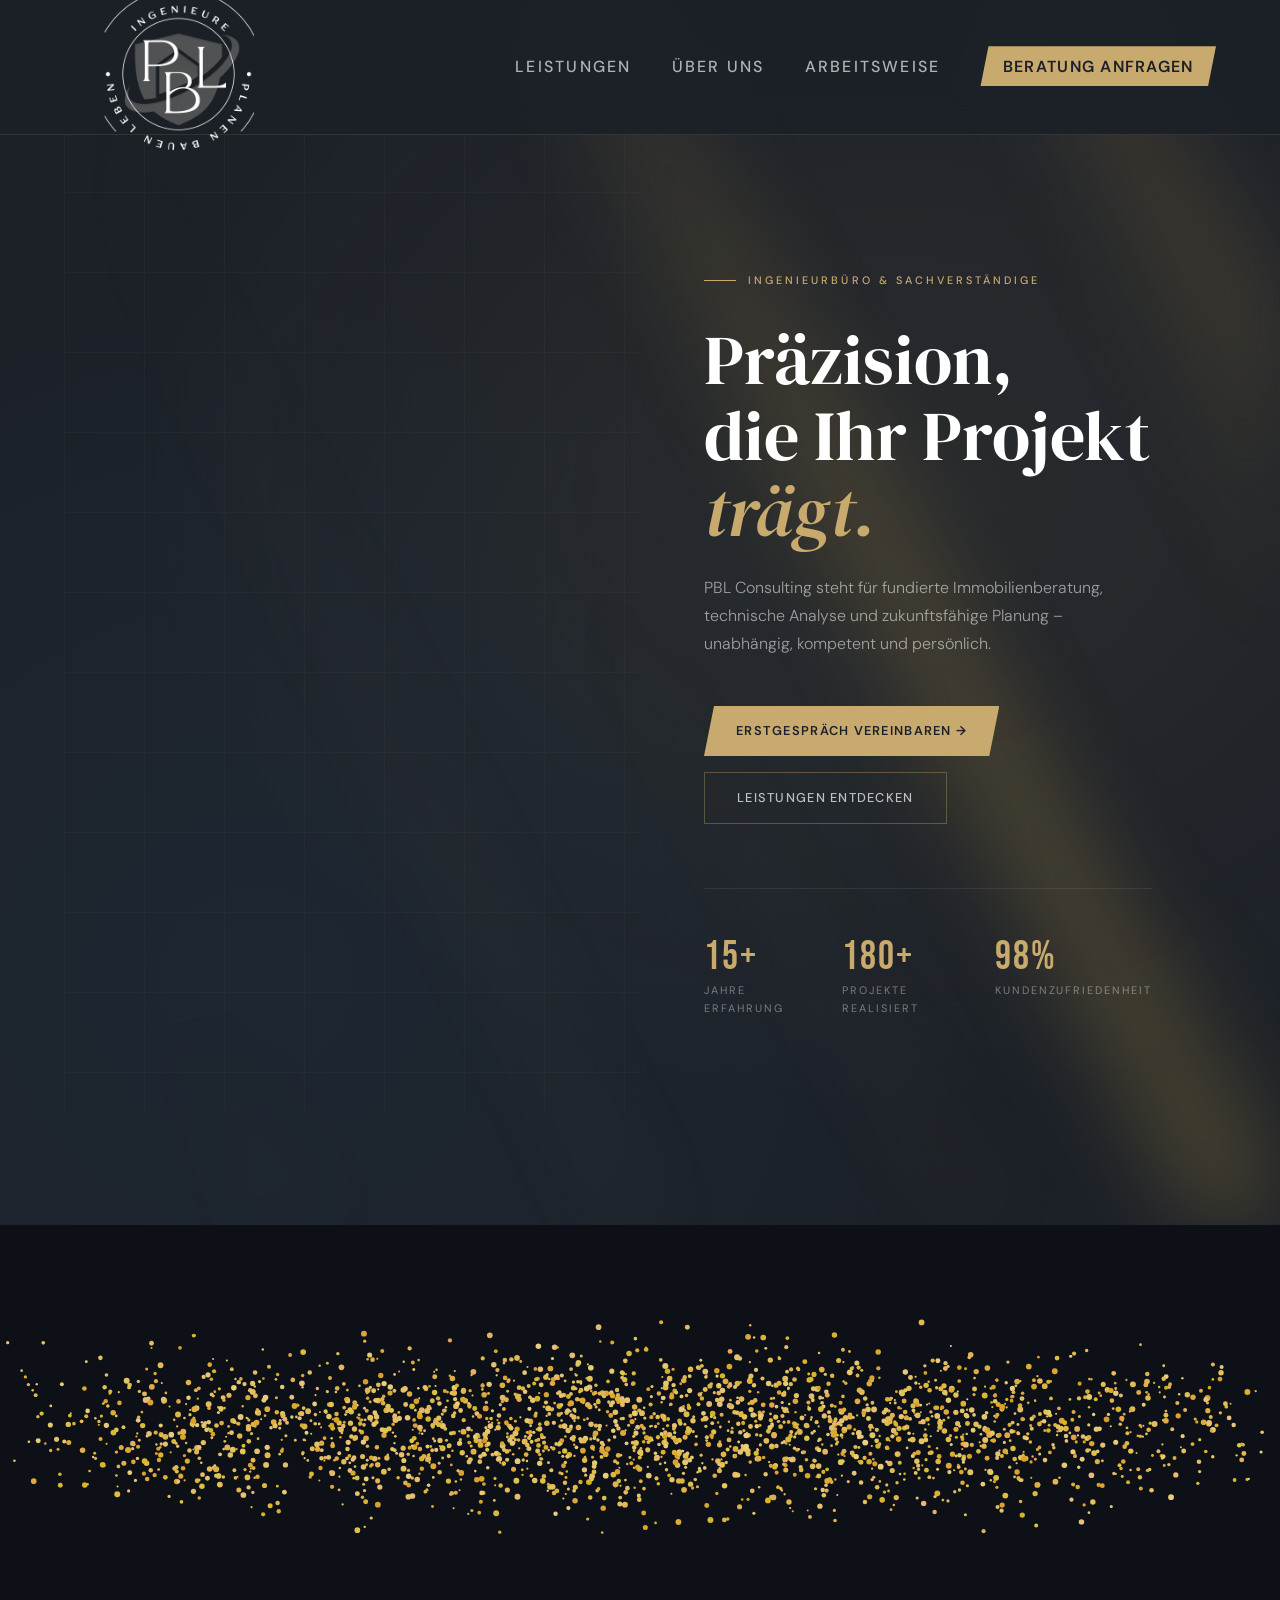
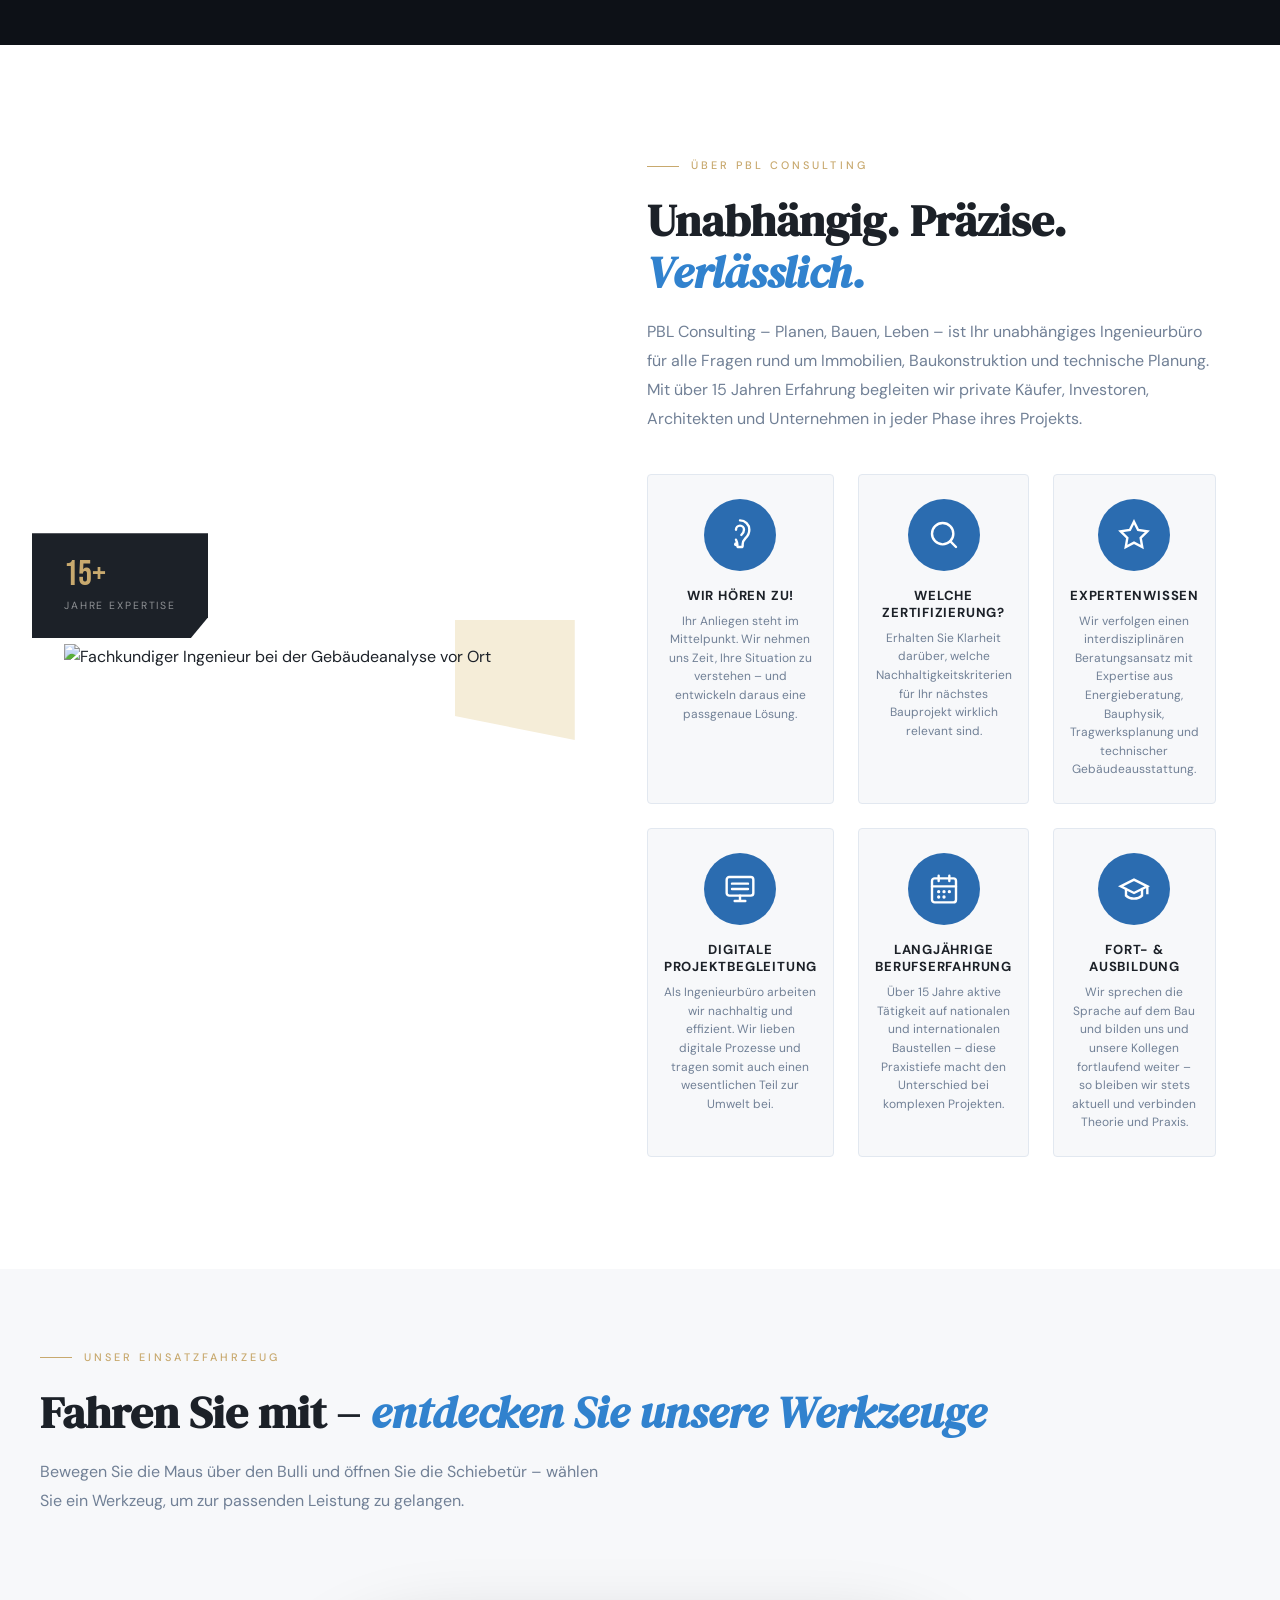
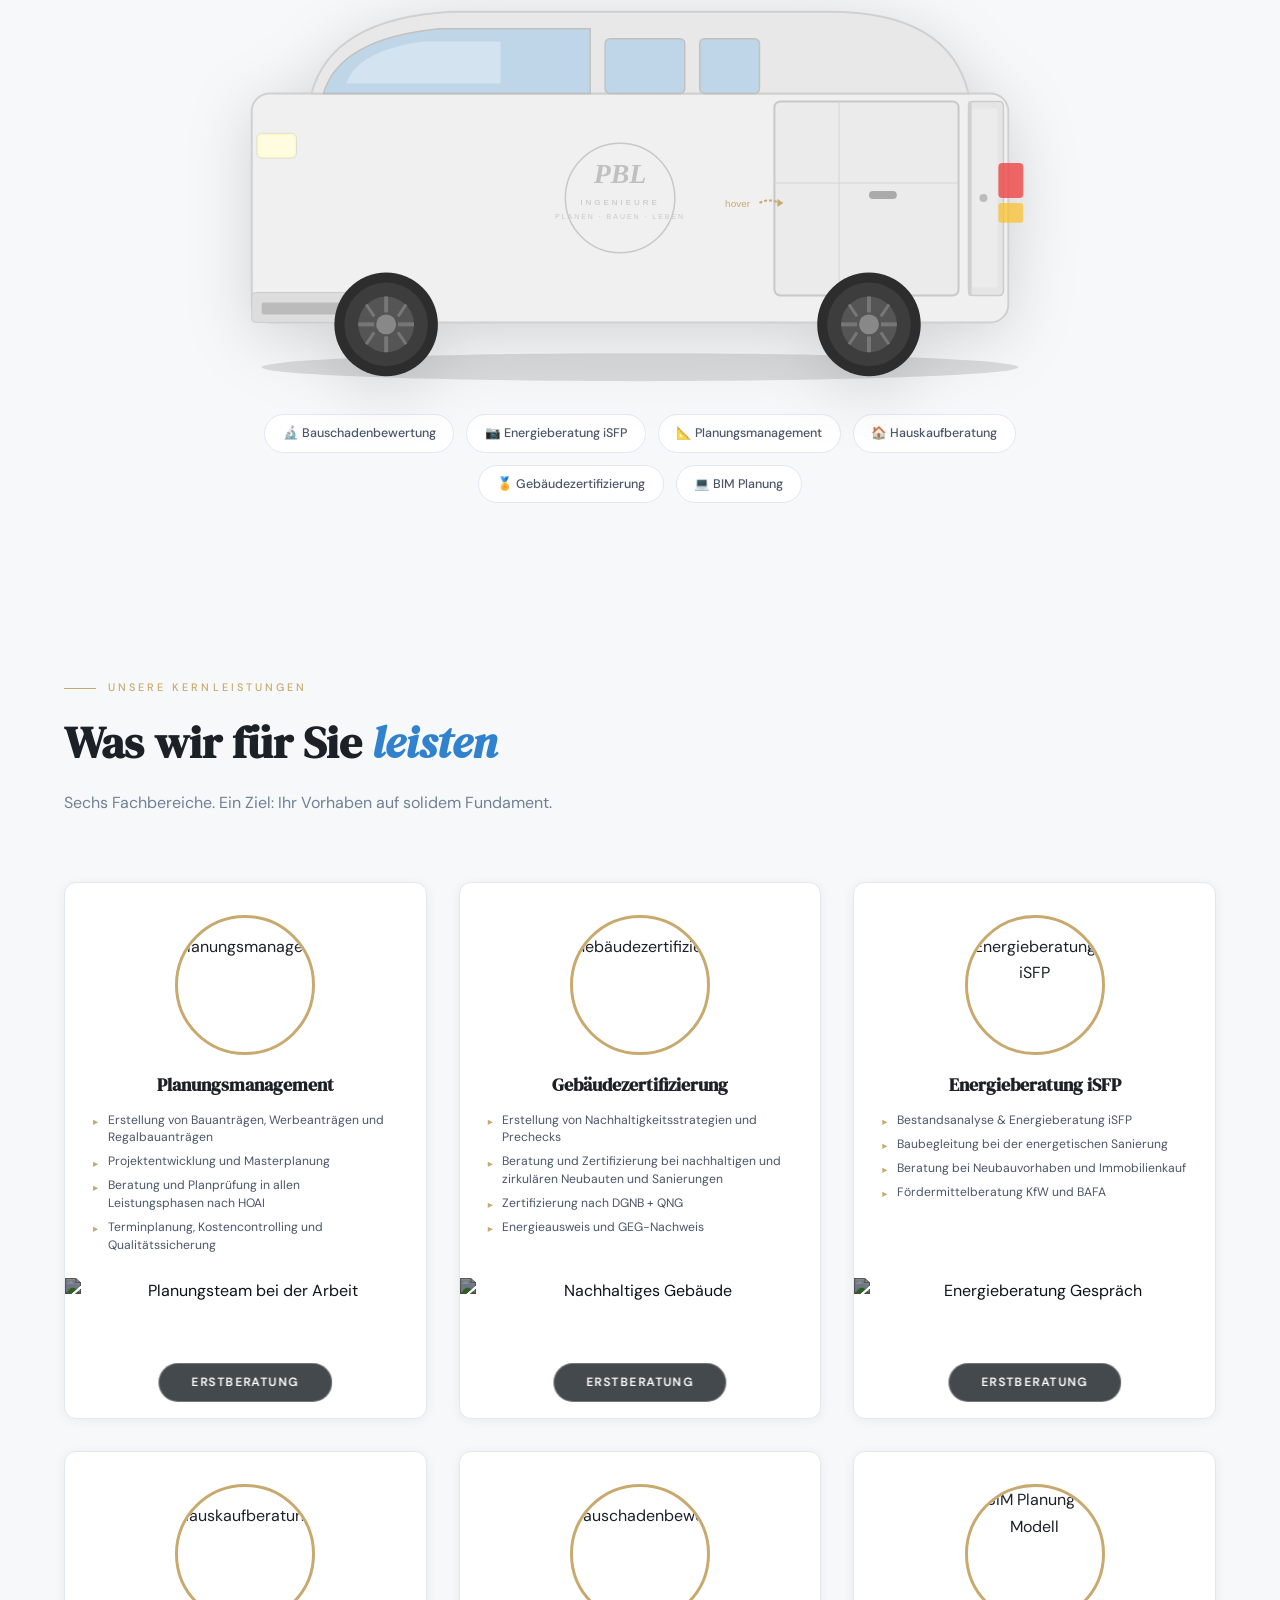
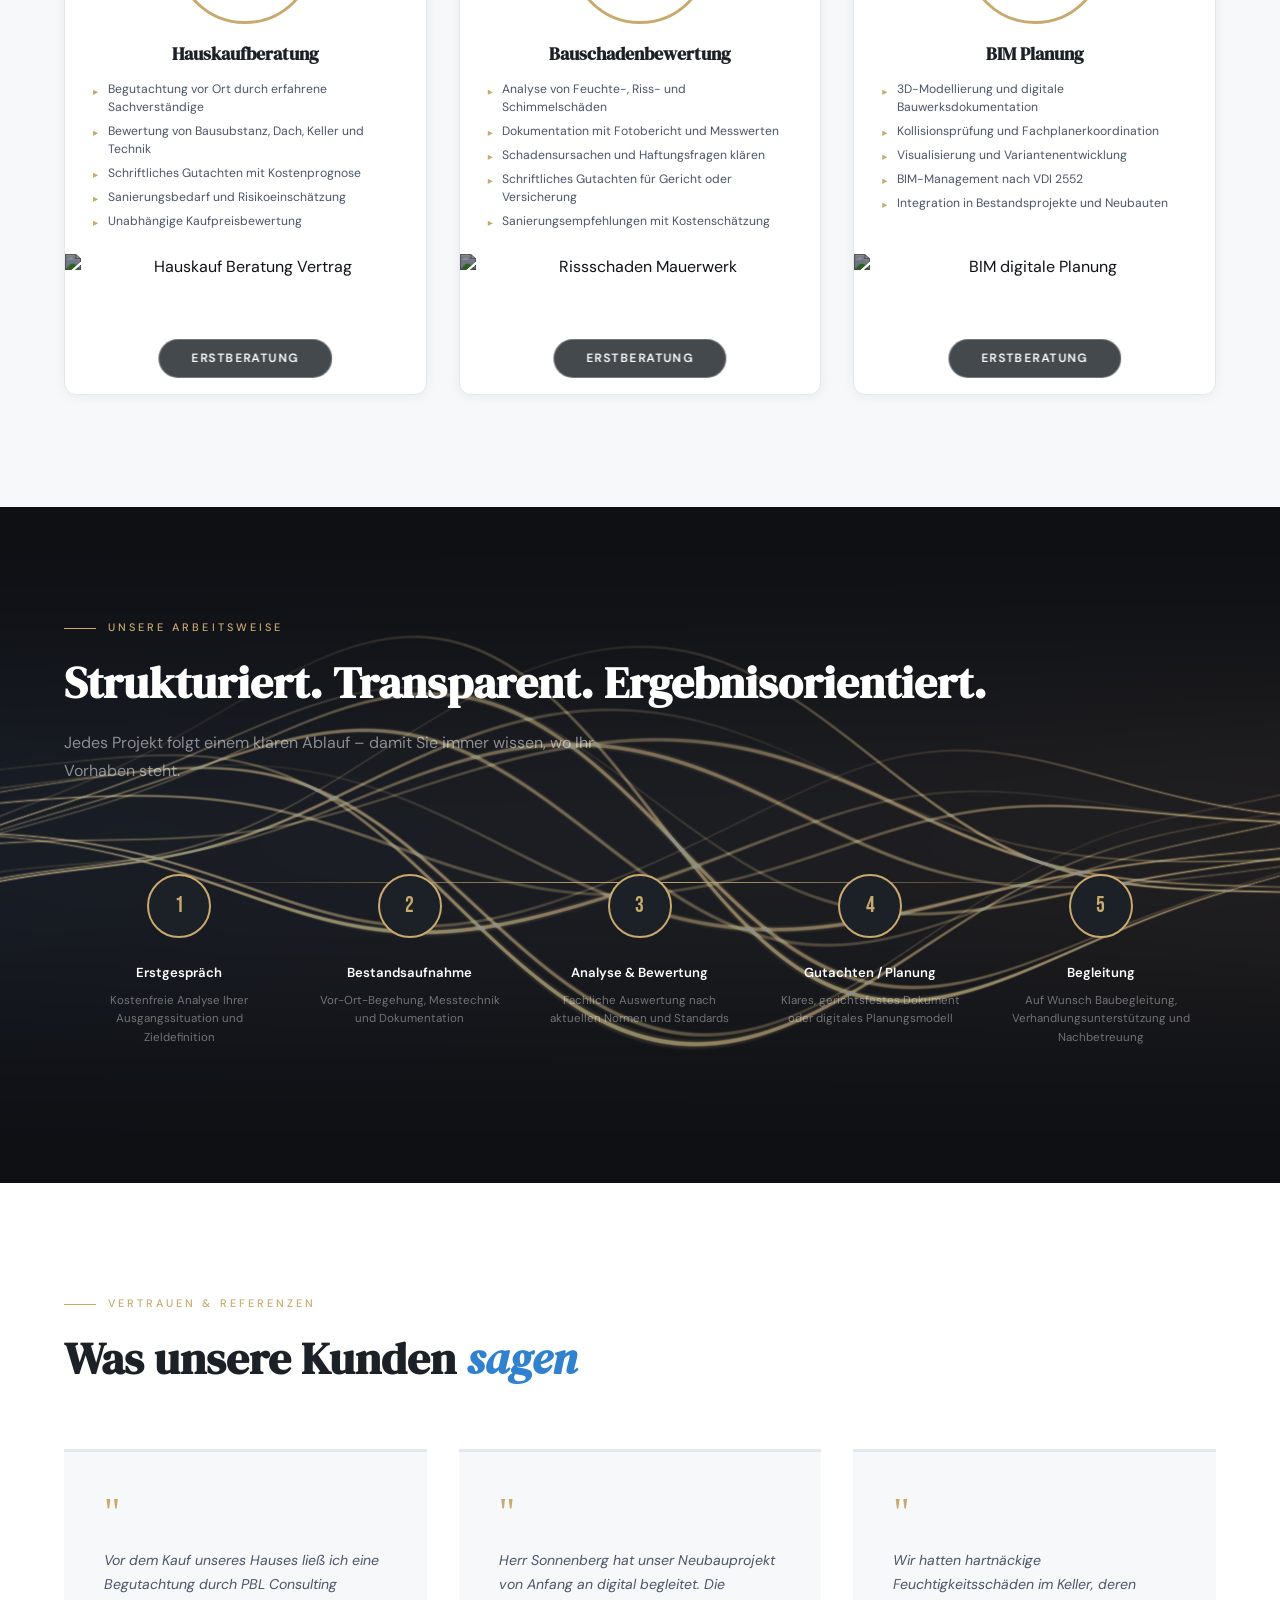
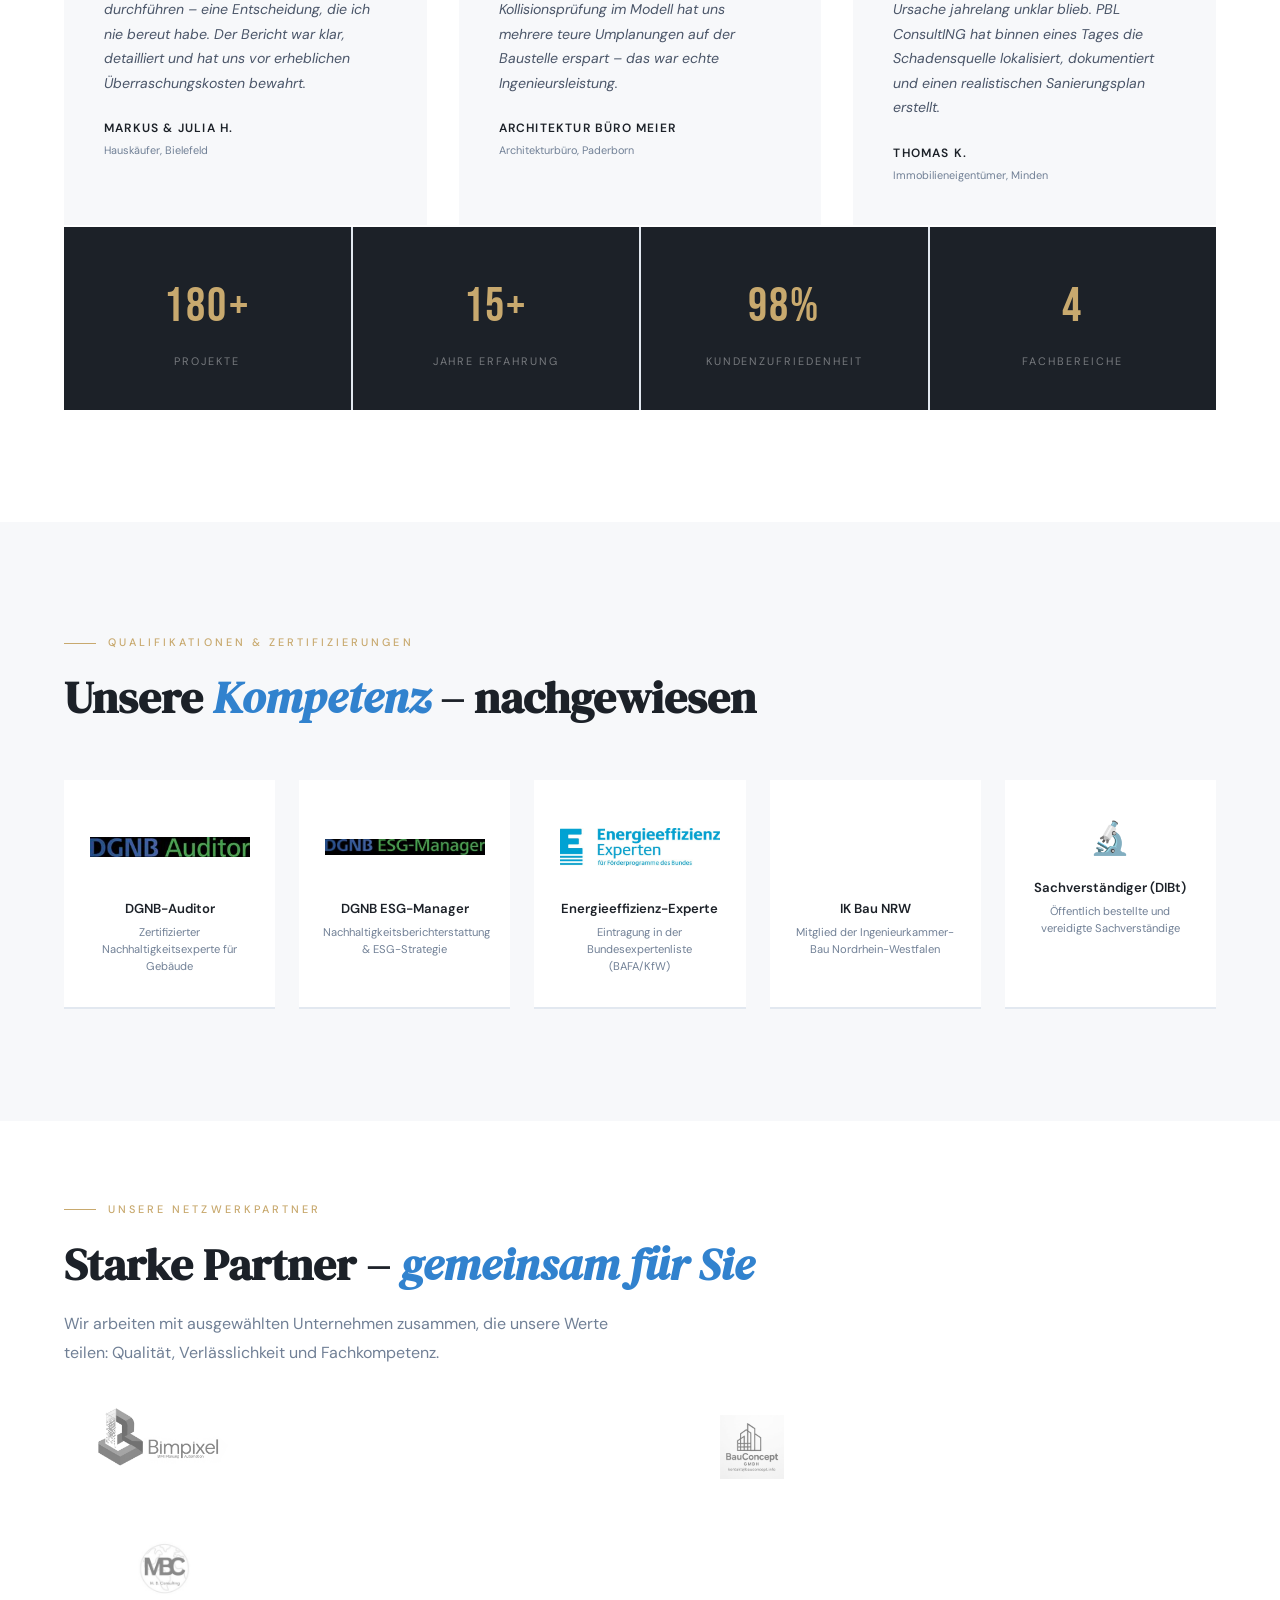
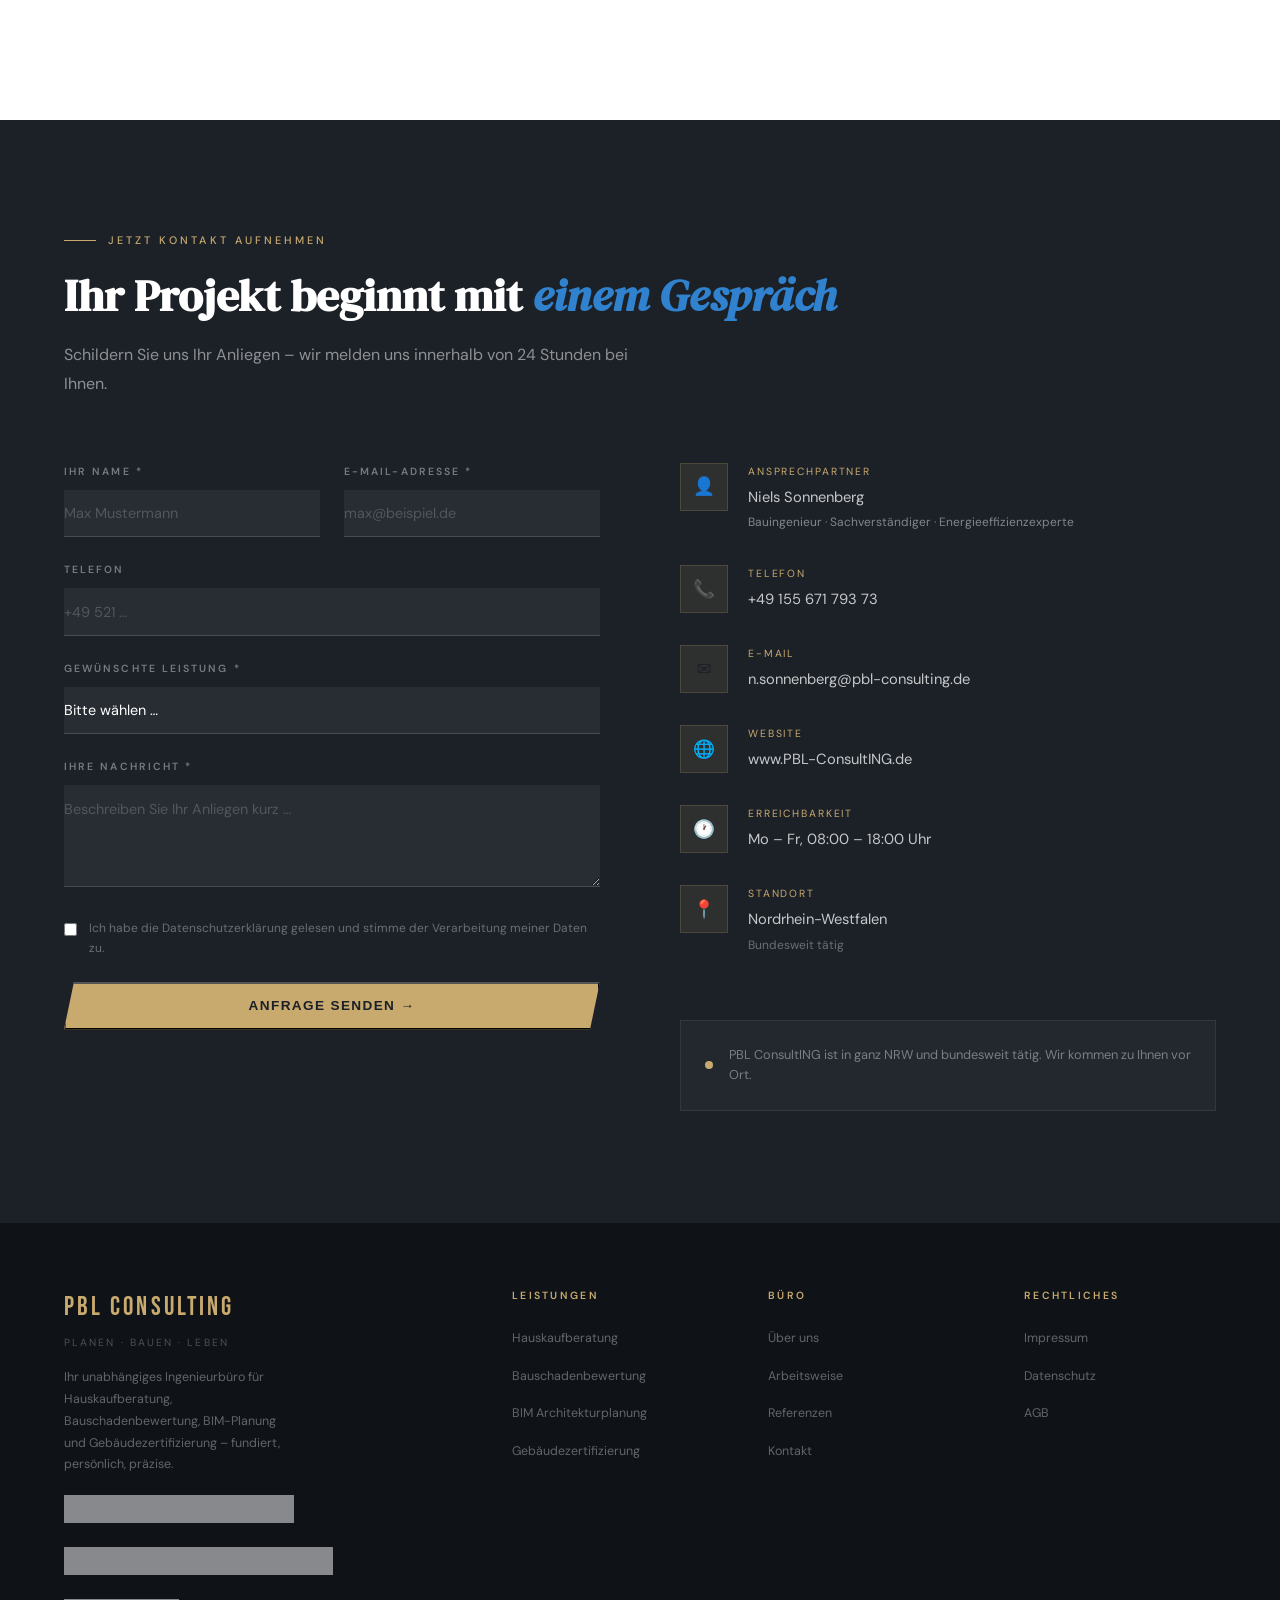
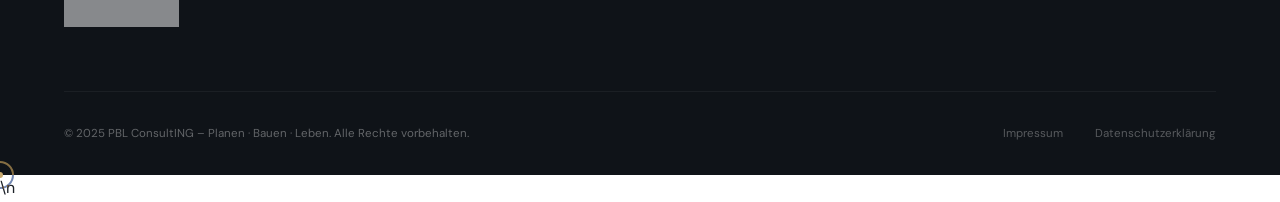
